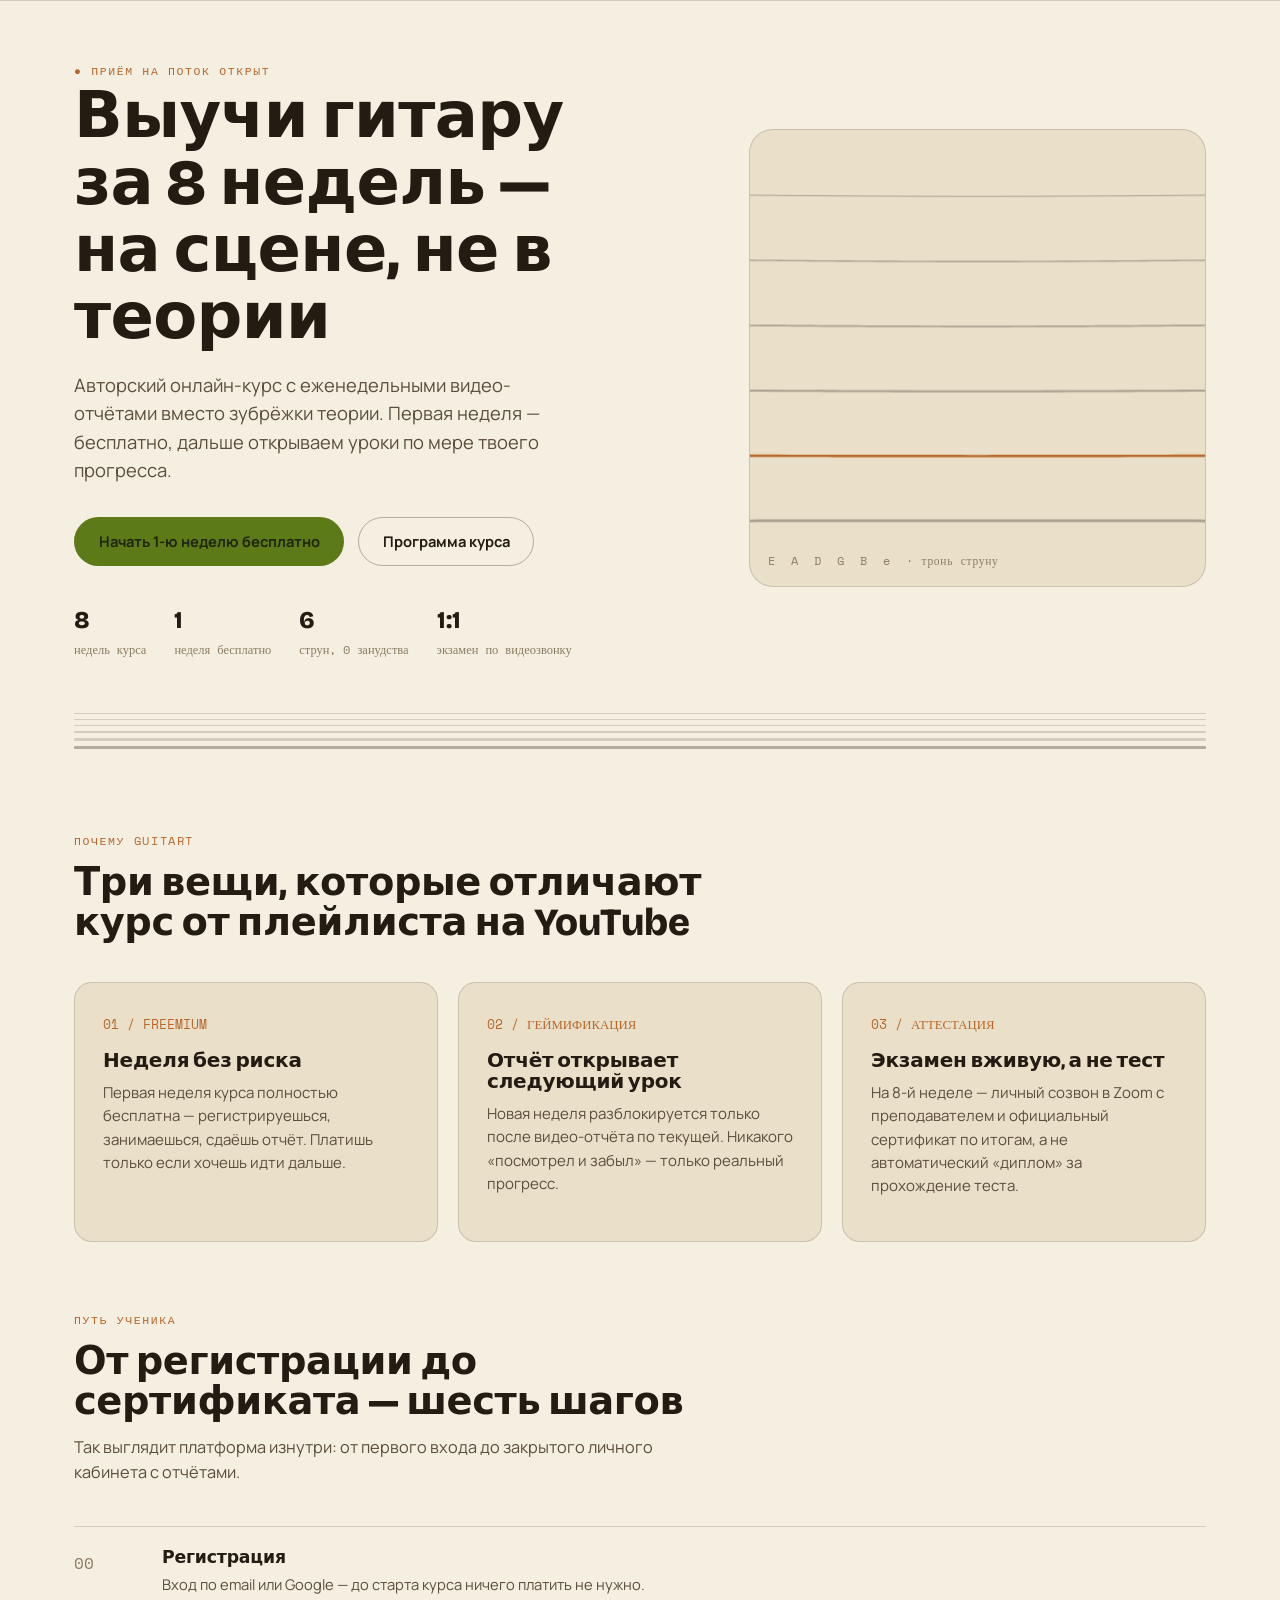
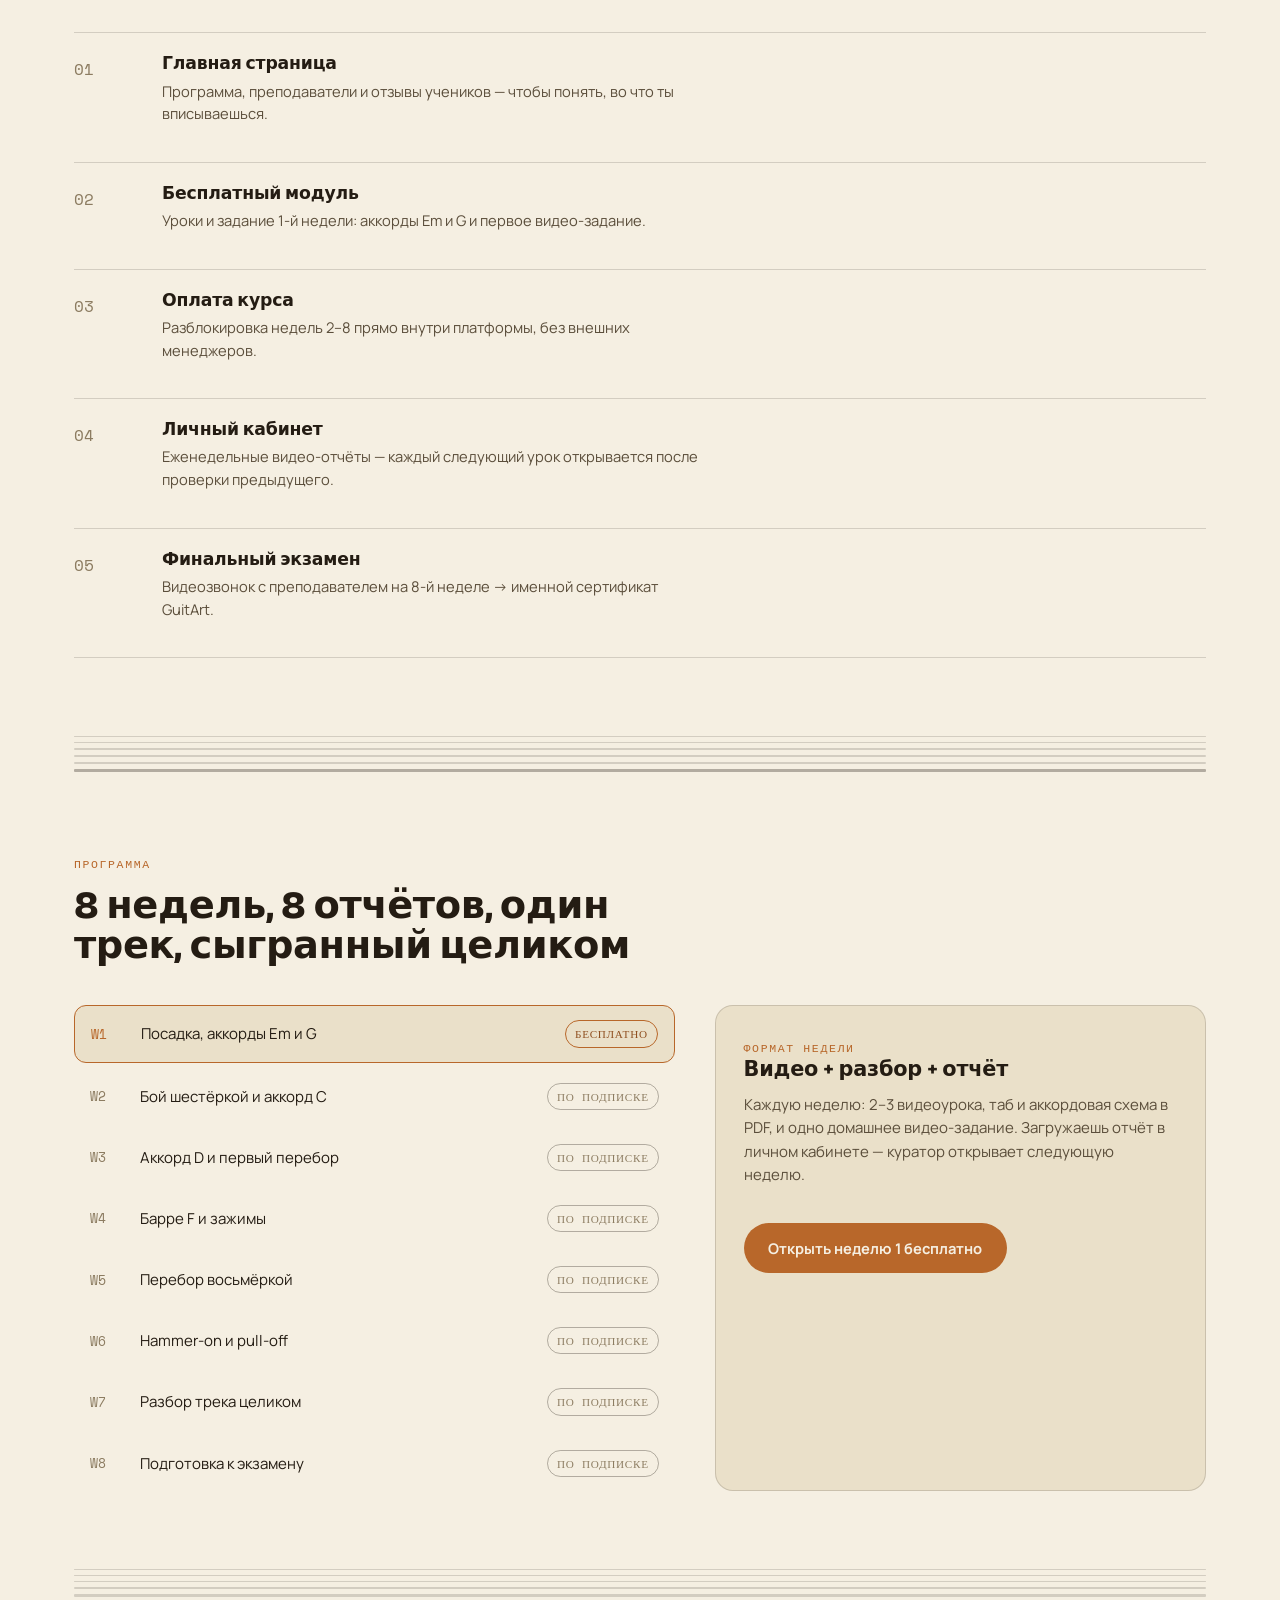
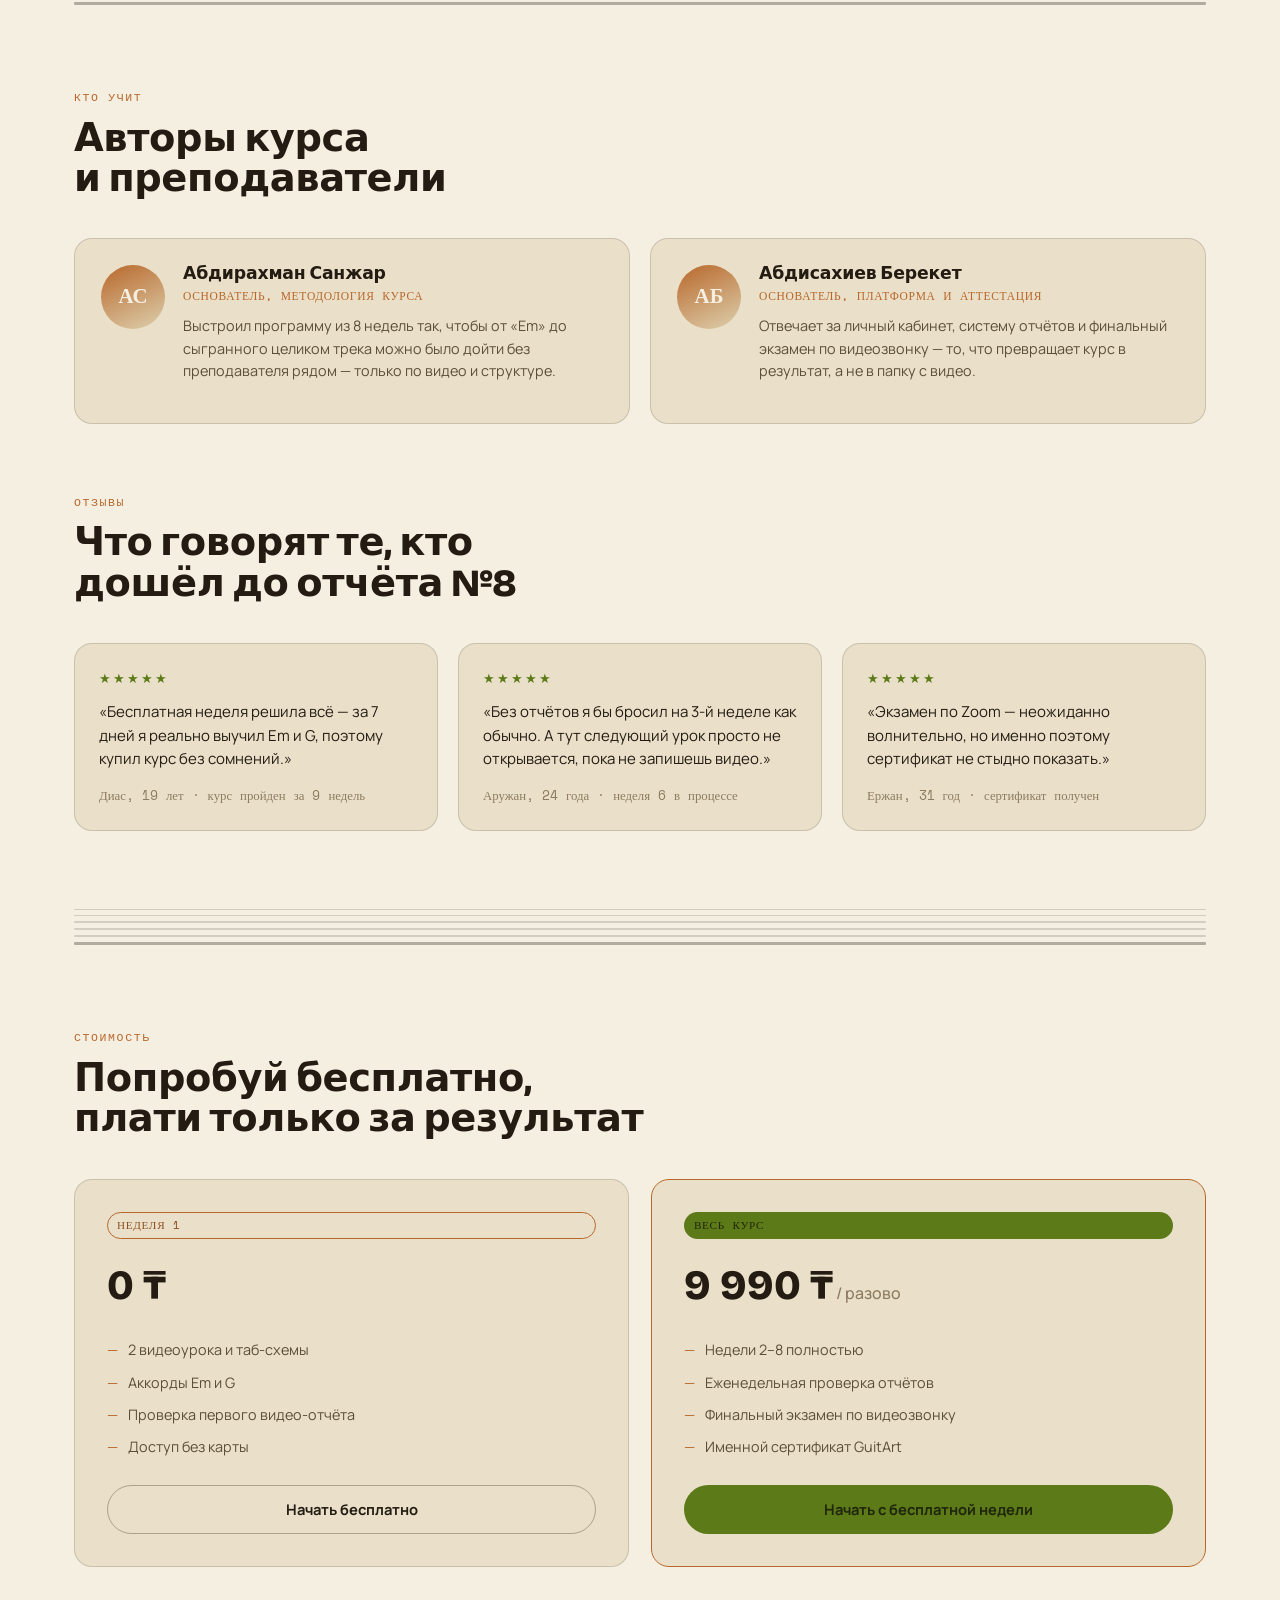
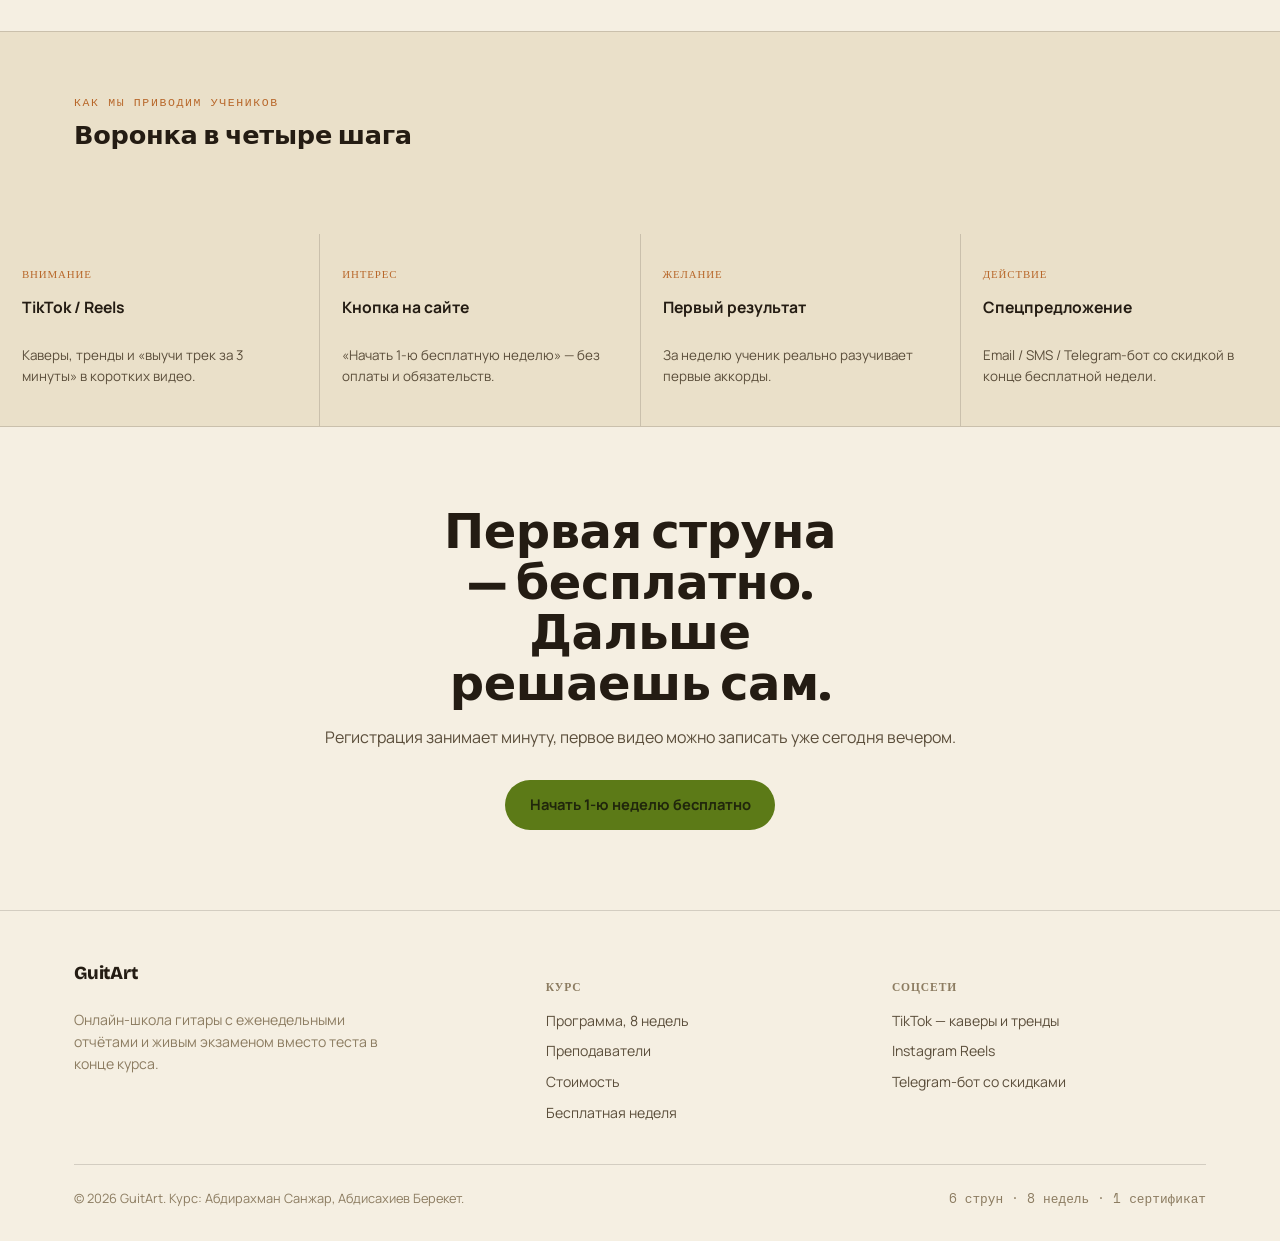
==== site/index.html @ 3f168ba1 "GuitArt: production-ready site with Supabase backend Static frontend (site/) backed by Supabase (Pos" ====
<!doctype html>
<html lang="ru">
<head>
<meta charset="UTF-8">
<meta name="viewport" content="width=device-width, initial-scale=1.0">
<title>GuitArt — онлайн-школа гитары</title>
<link rel="preconnect" href="https://fonts.googleapis.com">
<link rel="preconnect" href="https://fonts.gstatic.com" crossorigin>
<link href="https://fonts.googleapis.com/css2?family=Bricolage+Grotesque:opsz,wght@12..96,400..800&family=Manrope:wght@400;500;700;800&family=Space+Mono:wght@400;700&display=swap" rel="stylesheet">
<link rel="stylesheet" href="style.css">
<style>
  /* ---- page-specific layout: landing ---- */
  .hero{padding:56px 0 40px;display:grid;grid-template-columns:1.15fr .85fr;gap:56px;align-items:center}
  @media (max-width:920px){ .hero{grid-template-columns:1fr;padding-top:32px} }
  .hero h1{font-size:clamp(2.4rem,5vw,4rem)}
  .hero p.lede{font-size:1.15rem;color:var(--ink-dim);max-width:46ch;margin-top:20px}
  .hero-cta{display:flex;gap:14px;margin-top:32px;flex-wrap:wrap}
  .hero-meta{display:flex;gap:28px;margin-top:36px;flex-wrap:wrap}
  .hero-meta div{font-family:'Space Mono';font-size:.78rem;color:var(--ink-faint)}
  .hero-meta b{display:block;font-family:'Bricolage Grotesque';font-size:1.5rem;color:var(--ink);font-weight:800}
  .hero-visual{position:relative;aspect-ratio:1/1;border-radius:24px;background:var(--stage-2);border:1px solid var(--line);overflow:hidden}
  .hero-visual canvas{width:100%;height:100%;display:block}
  .hero-visual .hv-label{position:absolute;left:18px;bottom:16px;font-family:'Space Mono';font-size:.72rem;color:var(--ink-faint);letter-spacing:.06em}

  section{padding:64px 0}
  .section-head{max-width:640px;margin-bottom:40px}
  .section-head h2{font-size:clamp(1.7rem,3.2vw,2.4rem);margin-top:10px}
  .section-head p{color:var(--ink-dim);margin-top:14px;font-size:1.02rem}

  .uvp-grid{display:grid;grid-template-columns:repeat(3,1fr);gap:20px}
  @media (max-width:860px){ .uvp-grid{grid-template-columns:1fr} }
  .uvp-card{padding:28px}
  .uvp-card .num{font-family:'Space Mono';color:var(--copper);font-size:.8rem}
  .uvp-card h3{font-size:1.25rem;margin-top:14px}
  .uvp-card p{color:var(--ink-dim);margin-top:10px;font-size:.94rem}

  .journey{display:flex;flex-direction:column}
  .j-step{display:grid;grid-template-columns:64px 1fr;gap:24px;padding:22px 0;border-top:1px solid var(--line)}
  .j-step:last-child{border-bottom:1px solid var(--line)}
  .j-step .jn{font-family:'Space Mono';font-size:1rem;color:var(--ink-faint);padding-top:2px}
  .j-step h4{font-size:1.08rem}
  .j-step p{color:var(--ink-dim);margin-top:6px;font-size:.92rem;max-width:60ch}

  .curric-wrap{display:grid;grid-template-columns:1.1fr .9fr;gap:40px}
  @media (max-width:920px){ .curric-wrap{grid-template-columns:1fr} }
  .week-row{display:flex;align-items:center;gap:16px;padding:14px 16px;border-radius:12px}
  .week-row + .week-row{margin-top:6px}
  .week-row .wk-n{font-family:'Space Mono';font-size:.82rem;color:var(--ink-faint);width:34px}
  .week-row .wk-title{font-size:.94rem;flex:1}
  .week-row.is-free{background:var(--stage-2);border:1px solid var(--copper)}
  .week-row.is-free .wk-n{color:var(--copper)}
  .curric-side{padding:28px}
  .curric-side h3{font-size:1.3rem}
  .curric-side p{color:var(--ink-dim);margin-top:12px;font-size:.94rem}

  .teachers-scroll{display:grid;grid-template-columns:repeat(2,1fr);gap:20px}
  @media (max-width:720px){ .teachers-scroll{grid-template-columns:1fr} }
  .teacher-card{padding:26px;display:flex;gap:18px}
  .t-avatar{width:64px;height:64px;border-radius:50%;flex:none;background:linear-gradient(155deg,var(--copper),var(--stage-3));display:flex;align-items:center;justify-content:center;font-family:'Bricolage Grotesque';font-weight:800;color:var(--stage);font-size:1.3rem}
  .teacher-card h4{font-size:1.08rem}
  .teacher-card .role{font-family:'Space Mono';font-size:.72rem;color:var(--copper);text-transform:uppercase;letter-spacing:.06em;margin-top:4px;display:block}
  .teacher-card p{color:var(--ink-dim);font-size:.9rem;margin-top:10px}

  .reviews-grid{display:grid;grid-template-columns:repeat(3,1fr);gap:20px}
  @media (max-width:920px){ .reviews-grid{grid-template-columns:1fr} }
  .review-card{padding:24px}
  .review-card .stars{font-family:'Space Mono';color:var(--pedal);font-size:.82rem;letter-spacing:.15em}
  .review-card p{font-size:.94rem;color:var(--ink);margin-top:12px}
  .review-card .who{margin-top:16px;font-size:.8rem;color:var(--ink-faint);font-family:'Space Mono'}

  .pricing-grid{display:grid;grid-template-columns:repeat(2,1fr);gap:22px}
  @media (max-width:760px){ .pricing-grid{grid-template-columns:1fr} }
  .price-card{padding:32px;display:flex;flex-direction:column}
  .price-card.is-main{border-color:var(--copper);position:relative}
  .price-card .amount{font-family:'Bricolage Grotesque';font-weight:800;font-size:2.6rem;margin-top:14px}
  .price-card .amount span{font-size:1rem;color:var(--ink-faint);font-weight:500;font-family:'Manrope'}
  .price-card ul{list-style:none;padding:0;margin:22px 0 26px;display:flex;flex-direction:column;gap:10px}
  .price-card li{font-size:.9rem;color:var(--ink-dim);display:flex;gap:10px}
  .price-card li:before{content:"—";color:var(--copper)}
  .price-card .btn{margin-top:auto}

  .funnel-band{background:var(--stage-2);border-top:1px solid var(--line);border-bottom:1px solid var(--line)}
  .funnel-grid{display:grid;grid-template-columns:repeat(4,1fr);gap:1px;background:var(--line)}
  .funnel-cell{background:var(--stage-2);padding:26px 22px}
  @media (max-width:860px){ .funnel-grid{grid-template-columns:1fr 1fr} }
  .funnel-cell .fn-tag{font-family:'Space Mono';font-size:.68rem;color:var(--copper);text-transform:uppercase;letter-spacing:.08em}
  .funnel-cell h5{font-size:.98rem;margin-top:10px}
  .funnel-cell p{font-size:.84rem;color:var(--ink-dim);margin-top:8px}

  .final-cta{padding:80px 0;text-align:center}
  .final-cta h2{font-size:clamp(2rem,4vw,3rem);max-width:16ch;margin:0 auto}
  .final-cta p{color:var(--ink-dim);margin-top:16px}
  .final-cta .hero-cta{justify-content:center;margin-top:30px}

  .footer-grid{display:grid;grid-template-columns:1.4fr 1fr 1fr;gap:32px}
  @media (max-width:700px){ .footer-grid{grid-template-columns:1fr;gap:24px} }
  .footer-grid h5{font-family:'Space Mono';font-size:.72rem;text-transform:uppercase;letter-spacing:.08em;color:var(--ink-faint);margin-bottom:14px}
  .footer-grid .flinks{display:flex;flex-direction:column;gap:9px;font-size:.88rem}
  .foot-bottom{display:flex;justify-content:space-between;flex-wrap:wrap;gap:12px;margin-top:40px;padding-top:24px;border-top:1px solid var(--line);font-size:.8rem;color:var(--ink-faint)}
</style>
</head>
<body>

<header id="site-nav" class="site-nav"></header>

<main>
  <div class="wrap">
    <section class="hero">
      <div>
        <span class="eyebrow">● Приём на поток открыт</span>
        <h1>Выучи гитару<br>за 8 недель —<br>на сцене, не в теории</h1>
        <p class="lede">Авторский онлайн-курс с еженедельными видео-отчётами вместо зубрёжки теории. Первая неделя — бесплатно, дальше открываем уроки по мере твоего прогресса.</p>
        <div class="hero-cta">
          <a href="auth.html?mode=register" class="btn btn-pedal">Начать 1-ю неделю бесплатно</a>
          <a href="#course" class="btn btn-ghost">Программа курса</a>
        </div>
        <div class="hero-meta">
          <div><b>8</b>недель курса</div>
          <div><b>1</b>неделя бесплатно</div>
          <div><b>6</b>струн, 0 занудства</div>
          <div><b>1:1</b>экзамен по видеозвонку</div>
        </div>
      </div>
      <div class="hero-visual">
        <canvas id="string-canvas"></canvas>
        <span class="hv-label mono">E&nbsp;&nbsp;A&nbsp;&nbsp;D&nbsp;&nbsp;G&nbsp;&nbsp;B&nbsp;&nbsp;e &nbsp;· тронь струну</span>
      </div>
    </section>
  </div>

  <div class="wrap"><div class="strings"><span></span><span></span><span></span><span></span><span></span><span></span></div></div>

  <section>
    <div class="wrap">
      <div class="section-head">
        <span class="eyebrow">Почему GuitArt</span>
        <h2>Три вещи, которые отличают курс от плейлиста на YouTube</h2>
      </div>
      <div class="uvp-grid">
        <div class="card uvp-card">
          <span class="num mono">01 / FREEMIUM</span>
          <h3>Неделя без риска</h3>
          <p>Первая неделя курса полностью бесплатна — регистрируешься, занимаешься, сдаёшь отчёт. Платишь только если хочешь идти дальше.</p>
        </div>
        <div class="card uvp-card">
          <span class="num mono">02 / ГЕЙМИФИКАЦИЯ</span>
          <h3>Отчёт открывает следующий урок</h3>
          <p>Новая неделя разблокируется только после видео-отчёта по текущей. Никакого «посмотрел и забыл» — только реальный прогресс.</p>
        </div>
        <div class="card uvp-card">
          <span class="num mono">03 / АТТЕСТАЦИЯ</span>
          <h3>Экзамен вживую, а не тест</h3>
          <p>На 8-й неделе — личный созвон в Zoom с преподавателем и официальный сертификат по итогам, а не автоматический «диплом» за прохождение теста.</p>
        </div>
      </div>
    </div>
  </section>

  <section style="padding-top:0">
    <div class="wrap">
      <div class="section-head">
        <span class="eyebrow">Путь ученика</span>
        <h2>От регистрации до сертификата — шесть шагов</h2>
        <p>Так выглядит платформа изнутри: от первого входа до закрытого личного кабинета с отчётами.</p>
      </div>
      <div class="journey">
        <div class="j-step">
          <span class="jn">00</span>
          <div><h4>Регистрация</h4><p>Вход по email или Google — до старта курса ничего платить не нужно.</p></div>
        </div>
        <div class="j-step">
          <span class="jn">01</span>
          <div><h4>Главная страница</h4><p>Программа, преподаватели и отзывы учеников — чтобы понять, во что ты вписываешься.</p></div>
        </div>
        <div class="j-step">
          <span class="jn">02</span>
          <div><h4>Бесплатный модуль</h4><p>Уроки и задание 1-й недели: аккорды Em и G и первое видео-задание.</p></div>
        </div>
        <div class="j-step">
          <span class="jn">03</span>
          <div><h4>Оплата курса</h4><p>Разблокировка недель 2–8 прямо внутри платформы, без внешних менеджеров.</p></div>
        </div>
        <div class="j-step">
          <span class="jn">04</span>
          <div><h4>Личный кабинет</h4><p>Еженедельные видео-отчёты — каждый следующий урок открывается после проверки предыдущего.</p></div>
        </div>
        <div class="j-step">
          <span class="jn">05</span>
          <div><h4>Финальный экзамен</h4><p>Видеозвонок с преподавателем на 8-й неделе → именной сертификат GuitArt.</p></div>
        </div>
      </div>
    </div>
  </section>

  <div class="wrap"><div class="strings"><span></span><span></span><span></span><span></span><span></span><span></span></div></div>

  <section id="course">
    <div class="wrap">
      <div class="section-head">
        <span class="eyebrow">Программа</span>
        <h2>8 недель, 8 отчётов, один трек, сыгранный целиком</h2>
      </div>
      <div class="curric-wrap">
        <div>
          <div class="week-row is-free">
            <span class="wk-n mono">W1</span>
            <span class="wk-title">Посадка, аккорды Em и G</span>
            <span class="pill pill-open">бесплатно</span>
          </div>
          <div class="week-row"><span class="wk-n mono">W2</span><span class="wk-title">Бой шестёркой и аккорд C</span><span class="pill pill-locked">по подписке</span></div>
          <div class="week-row"><span class="wk-n mono">W3</span><span class="wk-title">Аккорд D и первый перебор</span><span class="pill pill-locked">по подписке</span></div>
          <div class="week-row"><span class="wk-n mono">W4</span><span class="wk-title">Барре F и зажимы</span><span class="pill pill-locked">по подписке</span></div>
          <div class="week-row"><span class="wk-n mono">W5</span><span class="wk-title">Перебор восьмёркой</span><span class="pill pill-locked">по подписке</span></div>
          <div class="week-row"><span class="wk-n mono">W6</span><span class="wk-title">Hammer-on и pull-off</span><span class="pill pill-locked">по подписке</span></div>
          <div class="week-row"><span class="wk-n mono">W7</span><span class="wk-title">Разбор трека целиком</span><span class="pill pill-locked">по подписке</span></div>
          <div class="week-row"><span class="wk-n mono">W8</span><span class="wk-title">Подготовка к экзамену</span><span class="pill pill-locked">по подписке</span></div>
        </div>
        <div class="card curric-side">
          <span class="eyebrow">Формат недели</span>
          <h3>Видео + разбор + отчёт</h3>
          <p>Каждую неделю: 2–3 видеоурока, таб и аккордовая схема в PDF, и одно домашнее видео-задание. Загружаешь отчёт в личном кабинете — куратор открывает следующую неделю.</p>
          <a href="auth.html?mode=register" class="btn btn-copper" style="margin-top:22px">Открыть неделю 1 бесплатно</a>
        </div>
      </div>
    </div>
  </section>

  <div class="wrap"><div class="strings"><span></span><span></span><span></span><span></span><span></span><span></span></div></div>

  <section id="teachers">
    <div class="wrap">
      <div class="section-head">
        <span class="eyebrow">Кто учит</span>
        <h2>Авторы курса и преподаватели</h2>
      </div>
      <div class="teachers-scroll">
        <div class="card teacher-card">
          <div class="t-avatar">АС</div>
          <div>
            <h4>Абдирахман Санжар</h4>
            <span class="role">Основатель, методология курса</span>
            <p>Выстроил программу из 8 недель так, чтобы от «Em» до сыгранного целиком трека можно было дойти без преподавателя рядом — только по видео и структуре.</p>
          </div>
        </div>
        <div class="card teacher-card">
          <div class="t-avatar">АБ</div>
          <div>
            <h4>Абдисахиев Берекет</h4>
            <span class="role">Основатель, платформа и аттестация</span>
            <p>Отвечает за личный кабинет, систему отчётов и финальный экзамен по видеозвонку — то, что превращает курс в результат, а не в папку с видео.</p>
          </div>
        </div>
      </div>
    </div>
  </section>

  <section id="reviews" style="padding-top:0">
    <div class="wrap">
      <div class="section-head">
        <span class="eyebrow">Отзывы</span>
        <h2>Что говорят те, кто дошёл до отчёта №8</h2>
      </div>
      <div class="reviews-grid">
        <div class="card review-card">
          <div class="stars">★★★★★</div>
          <p>«Бесплатная неделя решила всё — за 7 дней я реально выучил Em и G, поэтому купил курс без сомнений.»</p>
          <div class="who">Диас, 19 лет · курс пройден за 9 недель</div>
        </div>
        <div class="card review-card">
          <div class="stars">★★★★★</div>
          <p>«Без отчётов я бы бросил на 3-й неделе как обычно. А тут следующий урок просто не открывается, пока не запишешь видео.»</p>
          <div class="who">Аружан, 24 года · неделя 6 в процессе</div>
        </div>
        <div class="card review-card">
          <div class="stars">★★★★★</div>
          <p>«Экзамен по Zoom — неожиданно волнительно, но именно поэтому сертификат не стыдно показать.»</p>
          <div class="who">Ержан, 31 год · сертификат получен</div>
        </div>
      </div>
    </div>
  </section>

  <div class="wrap"><div class="strings"><span></span><span></span><span></span><span></span><span></span><span></span></div></div>

  <section id="pricing">
    <div class="wrap">
      <div class="section-head">
        <span class="eyebrow">Стоимость</span>
        <h2>Попробуй бесплатно, плати только за результат</h2>
      </div>
      <div class="pricing-grid">
        <div class="card price-card">
          <span class="pill pill-open">Неделя 1</span>
          <div class="amount">0 ₸</div>
          <ul>
            <li>2 видеоурока и таб-схемы</li>
            <li>Аккорды Em и G</li>
            <li>Проверка первого видео-отчёта</li>
            <li>Доступ без карты</li>
          </ul>
          <a href="auth.html?mode=register" class="btn btn-ghost">Начать бесплатно</a>
        </div>
        <div class="card price-card is-main">
          <span class="pill pill-done">Весь курс</span>
          <div class="amount">9&nbsp;990&nbsp;₸<span> / разово</span></div>
          <ul>
            <li>Недели 2–8 полностью</li>
            <li>Еженедельная проверка отчётов</li>
            <li>Финальный экзамен по видеозвонку</li>
            <li>Именной сертификат GuitArt</li>
          </ul>
          <a href="auth.html?mode=register" class="btn btn-pedal">Начать с бесплатной недели</a>
        </div>
      </div>
    </div>
  </section>

  <section class="funnel-band" style="padding:0">
    <div class="wrap" style="padding-top:56px;padding-bottom:56px">
      <div class="section-head" style="margin-bottom:28px">
        <span class="eyebrow">Как мы приводим учеников</span>
        <h2 style="font-size:1.6rem">Воронка в четыре шага</h2>
      </div>
    </div>
    <div class="funnel-grid">
      <div class="funnel-cell"><span class="fn-tag">Внимание</span><h5>TikTok / Reels</h5><p>Каверы, тренды и «выучи трек за 3 минуты» в коротких видео.</p></div>
      <div class="funnel-cell"><span class="fn-tag">Интерес</span><h5>Кнопка на сайте</h5><p>«Начать 1-ю бесплатную неделю» — без оплаты и обязательств.</p></div>
      <div class="funnel-cell"><span class="fn-tag">Желание</span><h5>Первый результат</h5><p>За неделю ученик реально разучивает первые аккорды.</p></div>
      <div class="funnel-cell"><span class="fn-tag">Действие</span><h5>Спецпредложение</h5><p>Email / SMS / Telegram-бот со скидкой в конце бесплатной недели.</p></div>
    </div>
  </section>

  <section class="final-cta">
    <div class="wrap">
      <h2>Первая струна — бесплатно. Дальше решаешь сам.</h2>
      <p>Регистрация занимает минуту, первое видео можно записать уже сегодня вечером.</p>
      <div class="hero-cta"><a href="auth.html?mode=register" class="btn btn-pedal">Начать 1-ю неделю бесплатно</a></div>
    </div>
  </section>
</main>

<footer class="site-footer">
  <div class="wrap">
    <div class="footer-grid">
      <div>
        <a class="logo" href="index.html" style="margin-bottom:12px;display:inline-flex">GuitArt</a>
        <p class="faint" style="max-width:34ch;margin-top:10px">Онлайн-школа гитары с еженедельными отчётами и живым экзаменом вместо теста в конце курса.</p>
      </div>
      <div>
        <h5>Курс</h5>
        <div class="flinks">
          <a href="index.html#course">Программа, 8 недель</a>
          <a href="index.html#teachers">Преподаватели</a>
          <a href="index.html#pricing">Стоимость</a>
          <a href="auth.html?mode=register">Бесплатная неделя</a>
        </div>
      </div>
      <div>
        <h5>Соцсети</h5>
        <div class="flinks">
          <a href="#">TikTok — каверы и тренды</a>
          <a href="#">Instagram Reels</a>
          <a href="#">Telegram-бот со скидками</a>
        </div>
      </div>
    </div>
    <div class="foot-bottom">
      <span>© 2026 GuitArt. Курс: Абдирахман Санжар, Абдисахиев Берекет.</span>
      <span class="mono">6 струн · 8 недель · 1 сертификат</span>
    </div>
  </div>
</footer>

<script type="module" src="app.js"></script>
<script>
(function(){
  const canvas = document.getElementById('string-canvas');
  if(!canvas) return;
  const ctx = canvas.getContext('2d');
  const reduceMotion = window.matchMedia('(prefers-reduced-motion: reduce)').matches;
  let w, h, dpr;
  function resize(){
    dpr = Math.min(window.devicePixelRatio || 1, 2);
    w = canvas.clientWidth; h = canvas.clientHeight;
    canvas.width = w * dpr; canvas.height = h * dpr;
    ctx.setTransform(dpr,0,0,dpr,0,0);
  }
  resize();
  window.addEventListener('resize', resize);

  const strings = 6;
  const amps = new Array(strings).fill(0);
  const phase = Math.random() * 10;
  let t = 0;

  function pluck(){
    for(let i=0;i<strings;i++) amps[i] = 22 - i*1.2;
  }

  function draw(){
    ctx.clearRect(0,0,w,h);
    const style = getComputedStyle(document.documentElement);
    const lineColor = style.getPropertyValue('--line-strong').trim() || 'rgba(200,180,150,.3)';
    const copper = style.getPropertyValue('--copper').trim() || '#D98A3D';
    const gap = h / (strings + 1);
    for(let i=0;i<strings;i++){
      const y0 = gap * (i+1);
      ctx.beginPath();
      const segs = 60;
      for(let s=0;s<=segs;s++){
        const x = (w/segs)*s;
        const decay = Math.exp(-t*1.6) ;
        const y = y0 + Math.sin((x/w)*Math.PI) * amps[i] * decay * Math.sin(t*7 - i*0.4 + phase);
        if(s===0) ctx.moveTo(x,y); else ctx.lineTo(x,y);
      }
      ctx.strokeStyle = i === 4 ? copper : lineColor;
      ctx.lineWidth = 1 + i*0.35;
      ctx.stroke();
    }
    t += 0.016;
    if(t > 6) t = 0.001;
  }

  function loop(){ draw(); requestAnimationFrame(loop); }

  if(reduceMotion){
    amps.fill(4);
    draw();
  } else {
    pluck();
    loop();
    canvas.addEventListener('mouseenter', () => { t = 0.001; pluck(); });
  }
})();
</script>
</body>
</html>
---- site/style.css ----
/* GuitArt — shared tokens & components */

:root{
  /* light theme = "в студии днём" (spruce top wood) */
  --stage:#F5EFE2;
  --stage-2:#EAE0C9;
  --stage-3:#DDD0AE;
  --ink:#241C13;
  --ink-dim:#5B4E3B;
  --ink-faint:#8C7C61;
  --copper:#B8672A;
  --copper-strong:#8F4E1F;
  --pedal:#5C7A17;      /* darkened lime for AA contrast on light */
  --pedal-ink:#20260C;
  --line:rgba(36,28,19,.16);
  --line-strong:rgba(36,28,19,.32);
  --shadow:0 1px 0 rgba(36,28,19,.06);
  --focus:#8F4E1F;
}

@media (prefers-color-scheme: dark){
  :root:not([data-theme="light"]){
    /* dark theme = "на сцене ночью" */
    --stage:#15100C;
    --stage-2:#221A14;
    --stage-3:#2E241B;
    --ink:#F3ECDF;
    --ink-dim:#C6B79E;
    --ink-faint:#8C7C61;
    --copper:#E2922E;
    --copper-strong:#F0AC55;
    --pedal:#C6FF4D;
    --pedal-ink:#151F04;
    --line:rgba(243,236,223,.14);
    --line-strong:rgba(243,236,223,.28);
    --shadow:0 1px 0 rgba(0,0,0,.4);
    --focus:#C6FF4D;
  }
}
:root[data-theme="dark"]{
  --stage:#15100C;
  --stage-2:#221A14;
  --stage-3:#2E241B;
  --ink:#F3ECDF;
  --ink-dim:#C6B79E;
  --ink-faint:#8C7C61;
  --copper:#E2922E;
  --copper-strong:#F0AC55;
  --pedal:#C6FF4D;
  --pedal-ink:#151F04;
  --line:rgba(243,236,223,.14);
  --line-strong:rgba(243,236,223,.28);
  --shadow:0 1px 0 rgba(0,0,0,.4);
  --focus:#C6FF4D;
}

*{box-sizing:border-box}
html{-webkit-text-size-adjust:100%}
body{
  margin:0;
  background:var(--stage);
  color:var(--ink);
  font-family:'Manrope',ui-sans-serif,system-ui,sans-serif;
  font-size:16px;
  line-height:1.55;
  -webkit-font-smoothing:antialiased;
}
img{max-width:100%;display:block}
a{color:inherit}
::selection{background:var(--pedal);color:var(--pedal-ink)}

h1,h2,h3,h4{
  font-family:'Bricolage Grotesque',ui-sans-serif,system-ui,sans-serif;
  font-weight:800;
  line-height:1.05;
  letter-spacing:-.01em;
  text-wrap:balance;
  margin:0;
}
.mono{font-family:'Space Mono',ui-monospace,SFMono-Regular,monospace}

.eyebrow{
  font-family:'Space Mono',monospace;
  font-size:.72rem;
  letter-spacing:.14em;
  text-transform:uppercase;
  color:var(--copper);
  display:inline-flex;
  align-items:center;
  gap:.5em;
}

a:focus-visible,button:focus-visible,input:focus-visible,textarea:focus-visible,select:focus-visible{
  outline:2px solid var(--focus);
  outline-offset:3px;
}

.wrap{
  max-width:1180px;
  margin:0 auto;
  padding-left:24px;
  padding-right:24px;
}
@media (max-width:640px){ .wrap{padding-left:18px;padding-right:18px} }

/* ---------- string divider: 6 guitar strings of varying gauge ---------- */
.strings{
  display:flex;
  flex-direction:column;
  gap:5px;
  padding:14px 0;
}
.strings span{
  display:block;
  height:1px;
  background:var(--line);
  border-radius:1px;
}
.strings span:nth-child(1){height:1px}
.strings span:nth-child(2){height:1px}
.strings span:nth-child(3){height:1.5px}
.strings span:nth-child(4){height:2px}
.strings span:nth-child(5){height:2.5px}
.strings span:nth-child(6){height:3px;background:var(--line-strong)}

/* ---------- nav ---------- */
.site-nav{
  position:sticky;
  top:0;
  z-index:40;
  background:color-mix(in srgb, var(--stage) 88%, transparent);
  backdrop-filter:blur(10px);
  border-bottom:1px solid var(--line);
}
.site-nav .row{
  display:flex;
  align-items:center;
  justify-content:space-between;
  height:72px;
  gap:20px;
}
.logo{
  display:flex;
  align-items:center;
  gap:10px;
  font-family:'Bricolage Grotesque';
  font-weight:800;
  font-size:1.15rem;
  letter-spacing:-.01em;
  text-decoration:none;
  color:var(--ink);
  white-space:nowrap;
}
.logo .pick{
  width:22px;height:22px;
  display:inline-block;
}
.nav-links{
  display:flex;
  align-items:center;
  gap:28px;
  font-size:.92rem;
  color:var(--ink-dim);
}
.nav-links a{text-decoration:none}
.nav-links a:hover{color:var(--ink)}
.nav-actions{display:flex;align-items:center;gap:12px}
.nav-user{
  font-family:'Space Mono';
  font-size:.78rem;
  color:var(--ink-dim);
  display:flex;
  align-items:center;
  gap:8px;
}
.nav-burger{display:none}
@media (max-width:860px){
  .nav-links{display:none}
  .nav-burger{display:inline-flex}
}

/* ---------- buttons ---------- */
.btn{
  appearance:none;
  border:1px solid transparent;
  border-radius:999px;
  padding:.85em 1.6em;
  font-family:'Manrope';
  font-weight:700;
  font-size:.92rem;
  cursor:pointer;
  text-decoration:none;
  display:inline-flex;
  align-items:center;
  justify-content:center;
  gap:.55em;
  transition:transform .15s ease, background .15s ease, border-color .15s ease, box-shadow .15s ease;
  white-space:nowrap;
}
.btn:active{transform:scale(.97)}
.btn-pedal{
  background:var(--pedal);
  color:var(--pedal-ink);
}
.btn-pedal:hover{box-shadow:0 0 0 4px color-mix(in srgb, var(--pedal) 30%, transparent)}
.btn-ghost{
  background:transparent;
  border-color:var(--line-strong);
  color:var(--ink);
}
.btn-ghost:hover{border-color:var(--copper);color:var(--copper)}
.btn-copper{
  background:var(--copper);
  color:var(--stage);
}
.btn-copper:hover{background:var(--copper-strong)}
.btn-block{width:100%}
.btn[disabled]{opacity:.4;cursor:not-allowed;pointer-events:none}
.btn-sm{padding:.6em 1.1em;font-size:.82rem}

/* ---------- surfaces ---------- */
.card{
  background:var(--stage-2);
  border:1px solid var(--line);
  border-radius:18px;
}
.pill{
  display:inline-flex;
  align-items:center;
  gap:.4em;
  font-family:'Space Mono';
  font-size:.7rem;
  letter-spacing:.06em;
  text-transform:uppercase;
  padding:.35em .8em;
  border-radius:999px;
  border:1px solid var(--line-strong);
  color:var(--ink-dim);
}
.pill-done{color:var(--pedal-ink);background:var(--pedal);border-color:transparent}
.pill-open{color:var(--copper-strong);border-color:var(--copper);}
.pill-locked{color:var(--ink-faint)}

/* ---------- forms ---------- */
label{
  display:block;
  font-size:.82rem;
  font-weight:700;
  margin-bottom:.5em;
  color:var(--ink-dim);
}
.field{margin-bottom:18px}
input[type="text"],input[type="email"],input[type="password"],input[type="tel"],input[type="url"],input[type="date"],input[type="time"],textarea,select{
  width:100%;
  background:var(--stage);
  border:1px solid var(--line-strong);
  border-radius:12px;
  padding:.9em 1em;
  font-family:'Manrope';
  font-size:.95rem;
  color:var(--ink);
}
textarea{resize:vertical;min-height:100px}
input::placeholder,textarea::placeholder{color:var(--ink-faint)}
.hint{font-size:.78rem;color:var(--ink-faint);margin-top:.4em}
.error-text{font-size:.82rem;color:#C0432B;margin-top:6px;display:none}
.error-text.show{display:block}

/* ---------- footer ---------- */
.site-footer{
  border-top:1px solid var(--line);
  padding:48px 0 32px;
  color:var(--ink-dim);
  font-size:.88rem;
}
.site-footer a{text-decoration:none}
.site-footer a:hover{color:var(--copper)}

/* ---------- misc ---------- */
.container-narrow{max-width:560px;margin:0 auto}
.stack{display:flex;flex-direction:column}
.center{text-align:center}
.muted{color:var(--ink-dim)}
.faint{color:var(--ink-faint)}
.accent{color:var(--copper)}
.tag-week{
  font-family:'Space Mono';
  font-size:.72rem;
  color:var(--ink-faint);
}
[hidden]{display:none!important}

@media (prefers-reduced-motion: reduce){
  *{animation-duration:.001ms !important;animation-iteration-count:1 !important;transition-duration:.001ms !important;scroll-behavior:auto !important}
}
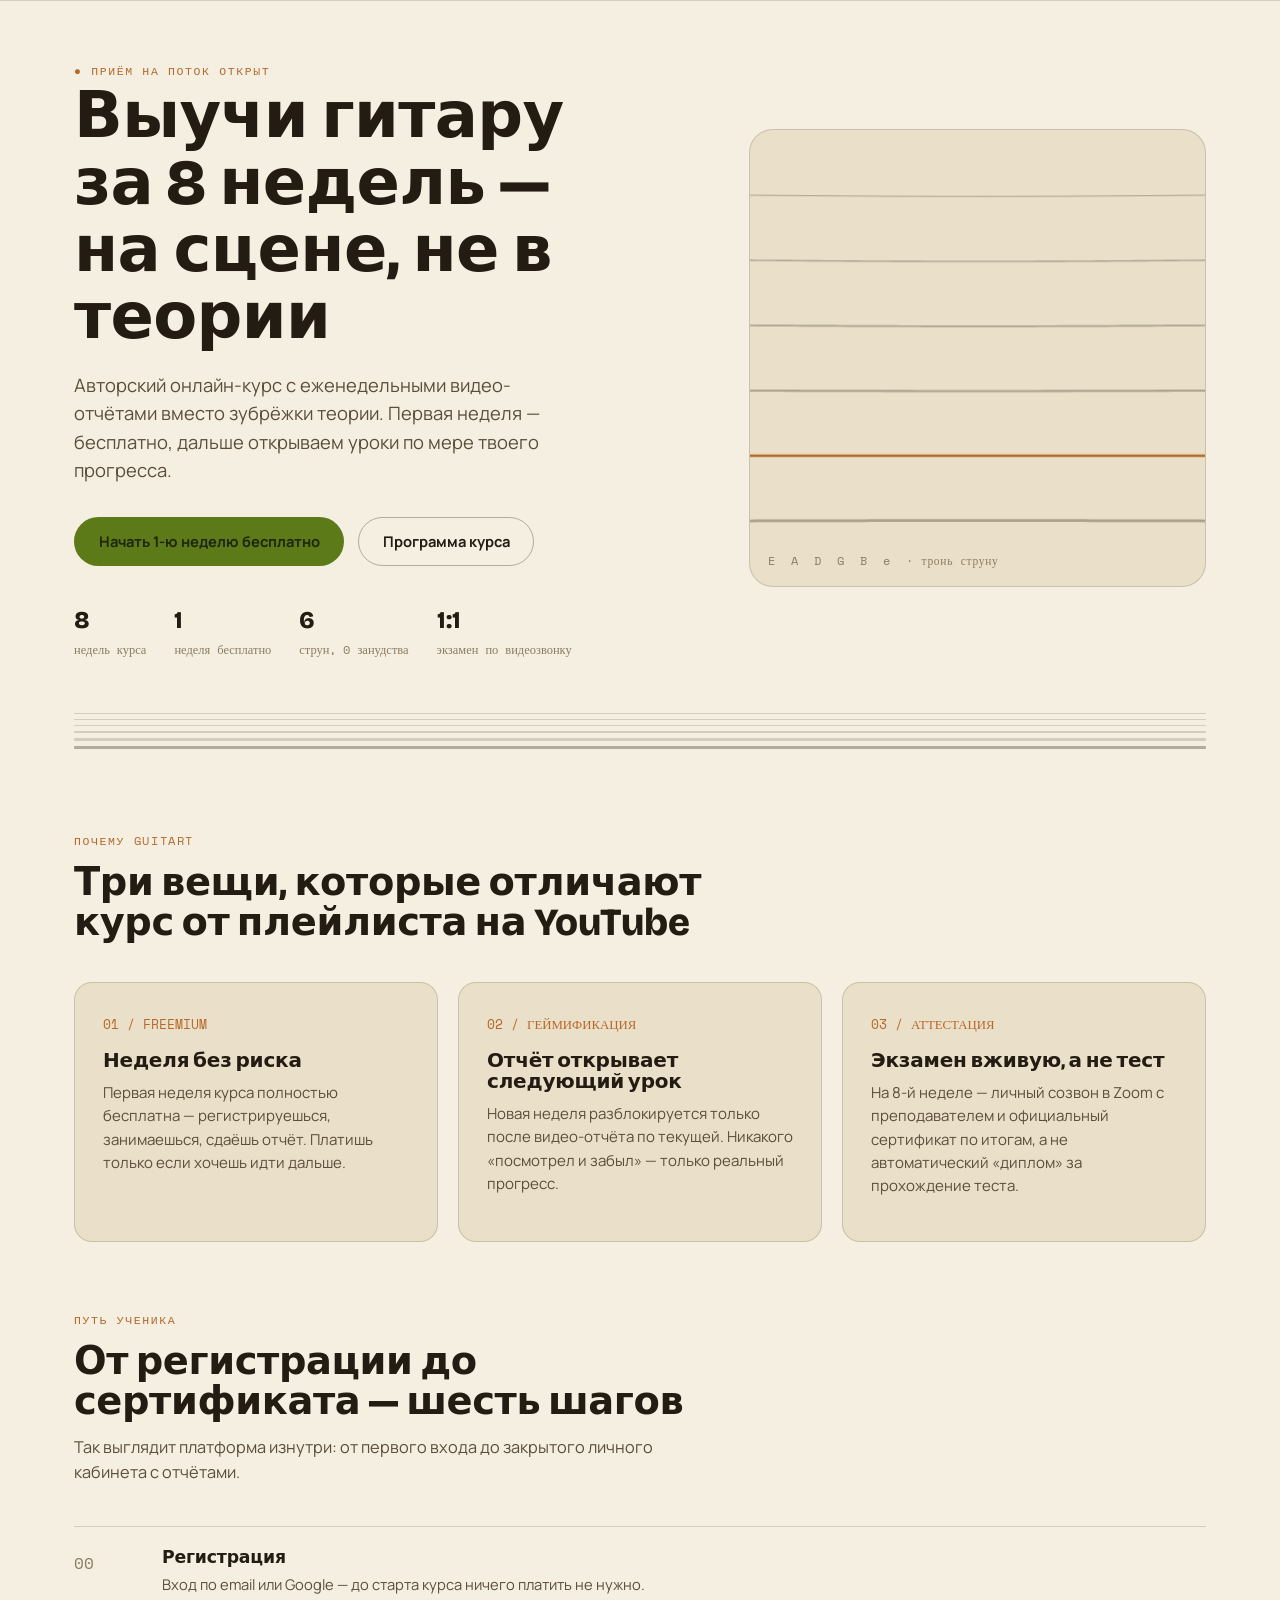
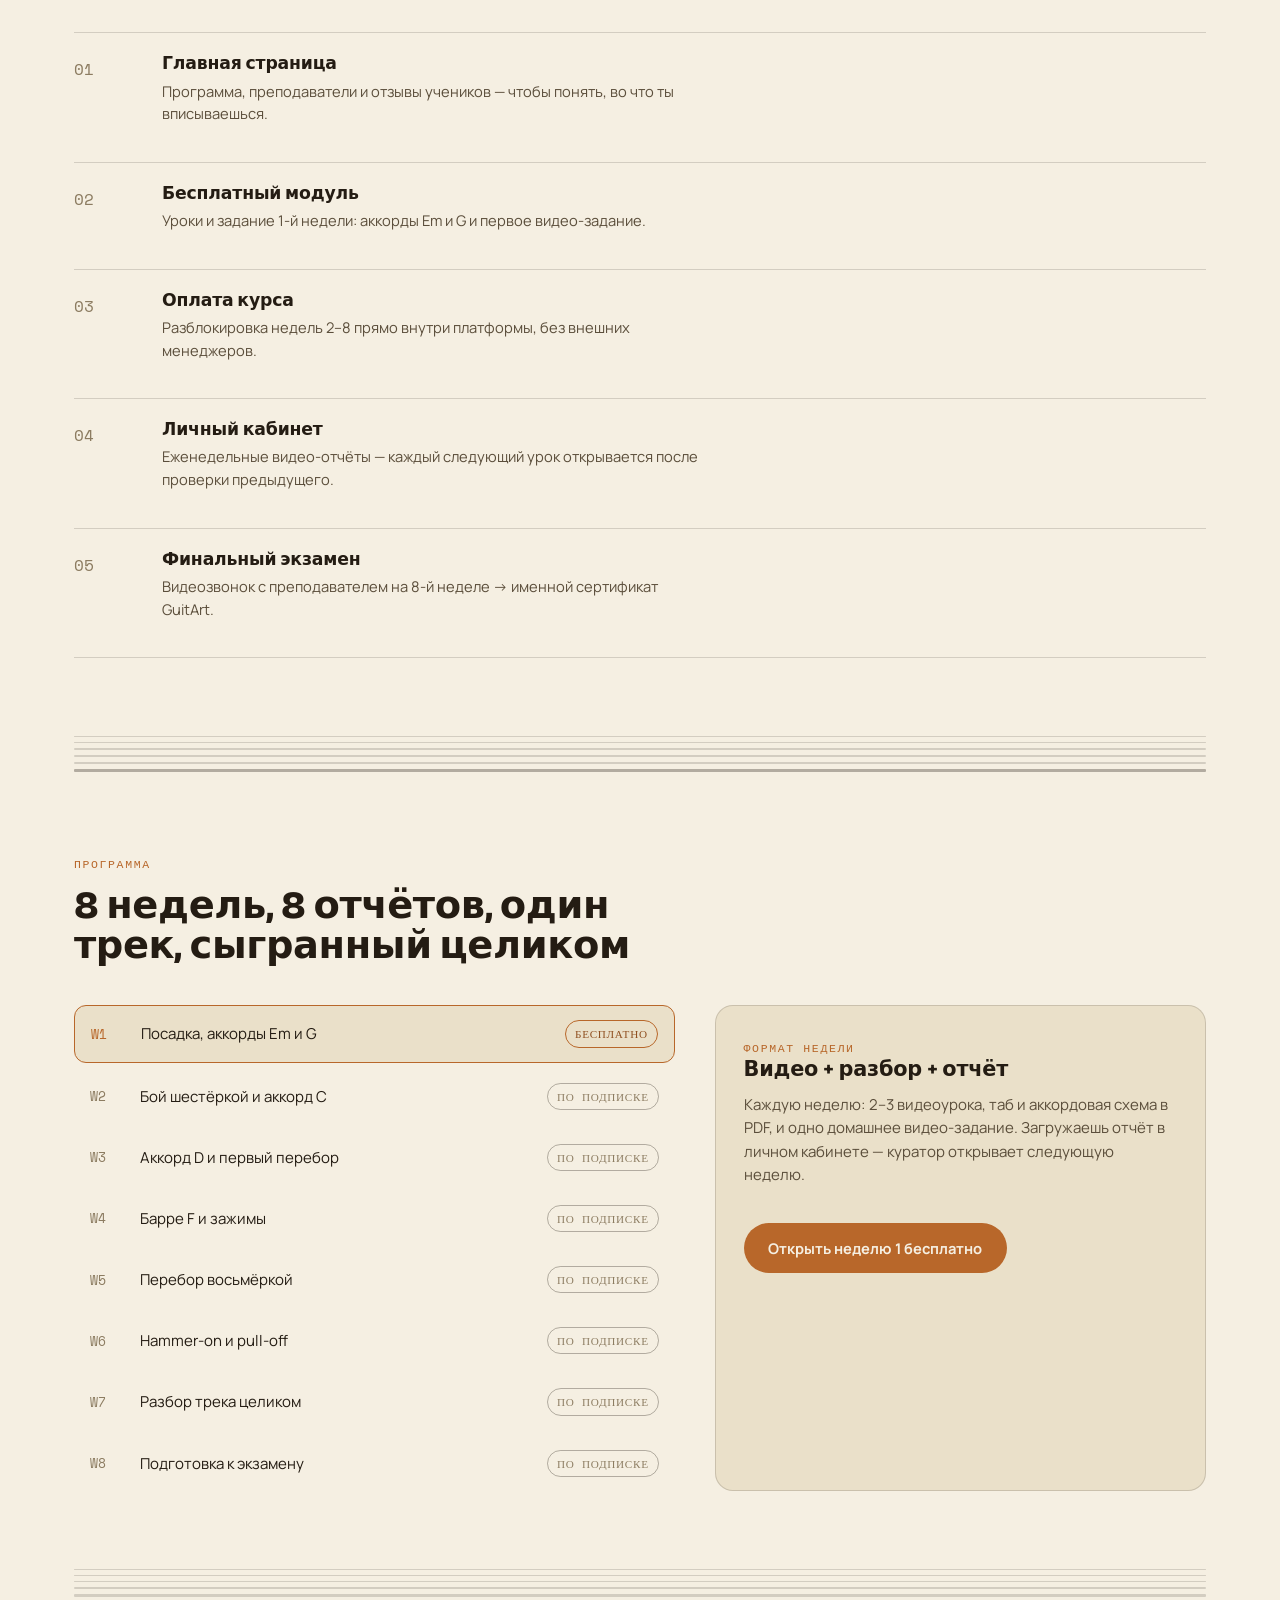
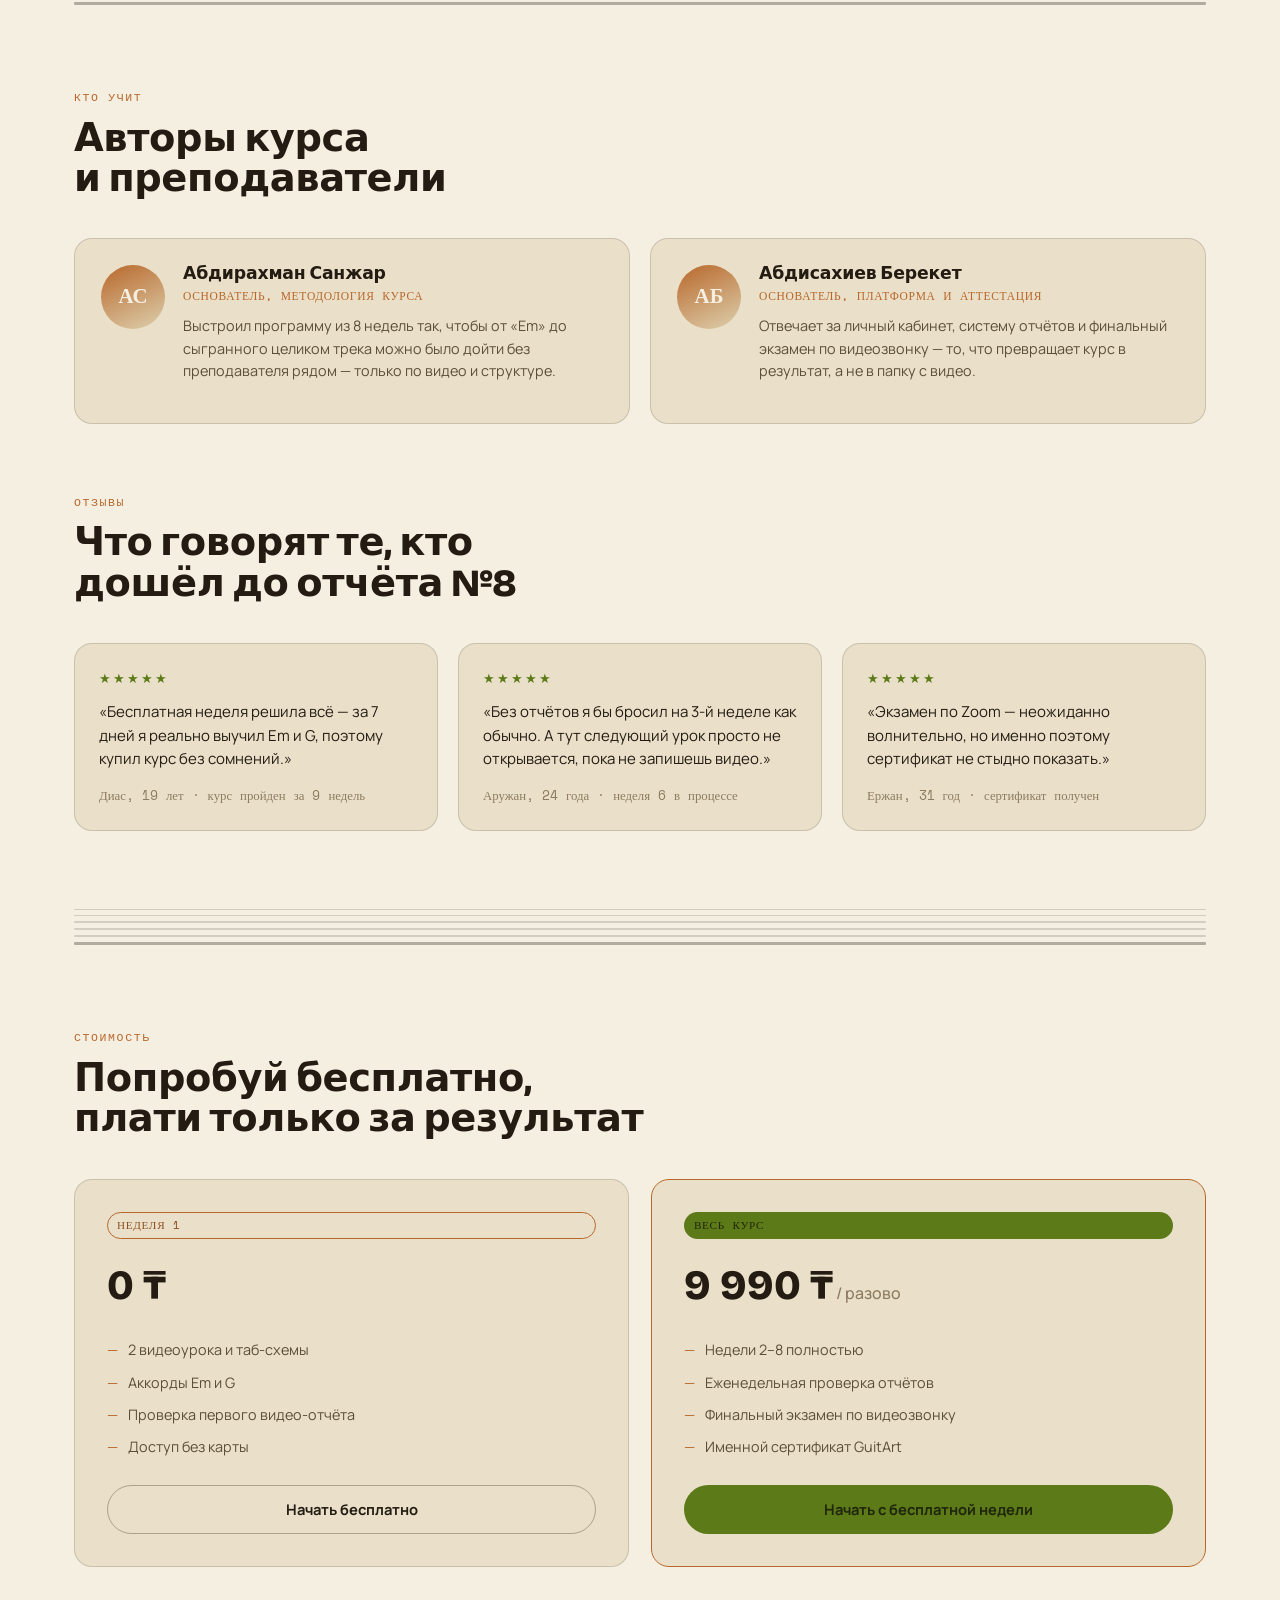
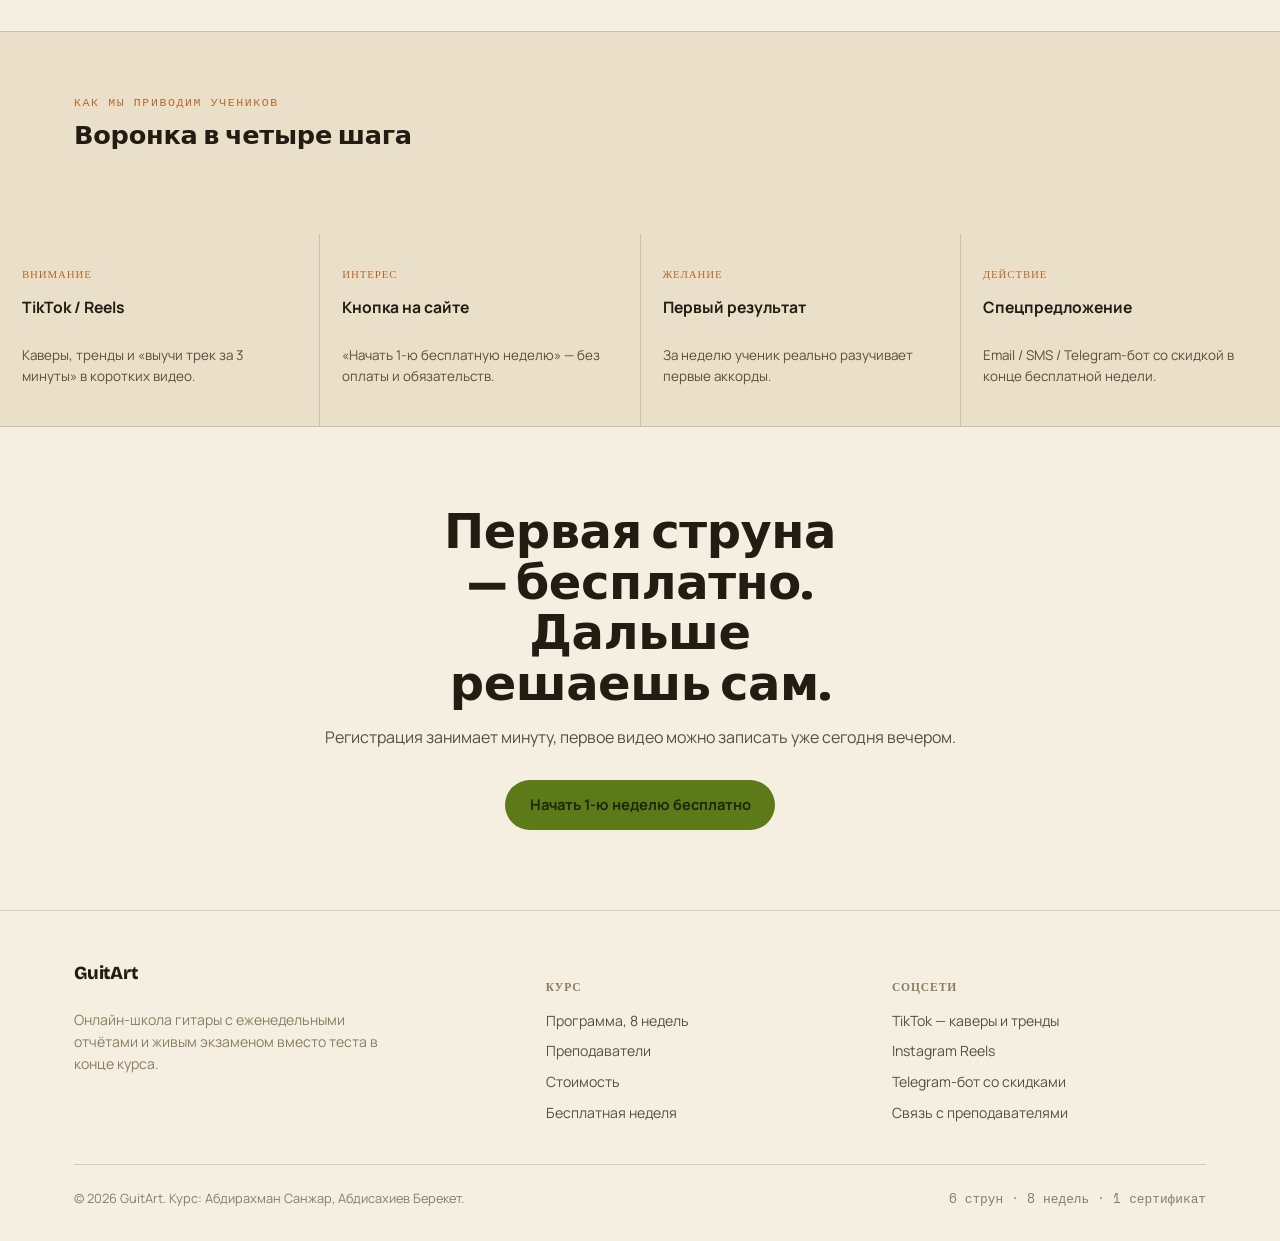
==== commit af8ea1b8: "Expand curriculum with real lessons/quizzes, restructure nav, add contacts Each week now has 3 real " ====
--- a/site/index.html
+++ b/site/index.html
@@ -361,6 +361,7 @@
           <a href="#">TikTok — каверы и тренды</a>
           <a href="#">Instagram Reels</a>
           <a href="#">Telegram-бот со скидками</a>
+          <a href="contact.html">Связь с преподавателями</a>
         </div>
       </div>
     </div>
--- a/site/style.css
+++ b/site/style.css
@@ -173,10 +173,50 @@
   align-items:center;
   gap:8px;
 }
-.nav-burger{display:none}
-@media (max-width:860px){
+.nav-burger{
+  display:none;
+  align-items:center;
+  justify-content:center;
+  width:40px;height:40px;
+  border-radius:10px;
+  border:1px solid var(--line-strong);
+  background:transparent;
+  color:var(--ink);
+  font-size:1.15rem;
+  line-height:1;
+  cursor:pointer;
+  flex:none;
+}
+.nav-mobile{
+  display:none;
+  flex-direction:column;
+  border-bottom:1px solid var(--line);
+}
+.nav-mobile.is-open{display:flex}
+.nav-mobile a,
+.nav-mobile button{
+  display:block;
+  width:100%;
+  text-align:left;
+  padding:14px 24px;
+  text-decoration:none;
+  color:var(--ink-dim);
+  border-top:1px solid var(--line);
+  border-left:none;border-right:none;border-bottom:none;
+  background:transparent;
+  font-family:'Manrope';
+  font-size:.94rem;
+  cursor:pointer;
+}
+.nav-mobile a:hover,
+.nav-mobile button:hover{color:var(--ink)}
+@media (max-width:1040px){
   .nav-links{display:none}
+  .nav-actions{display:none}
   .nav-burger{display:inline-flex}
+}
+@media (min-width:1041px){
+  .nav-mobile{display:none !important}
 }
 
 /* ---------- buttons ---------- */
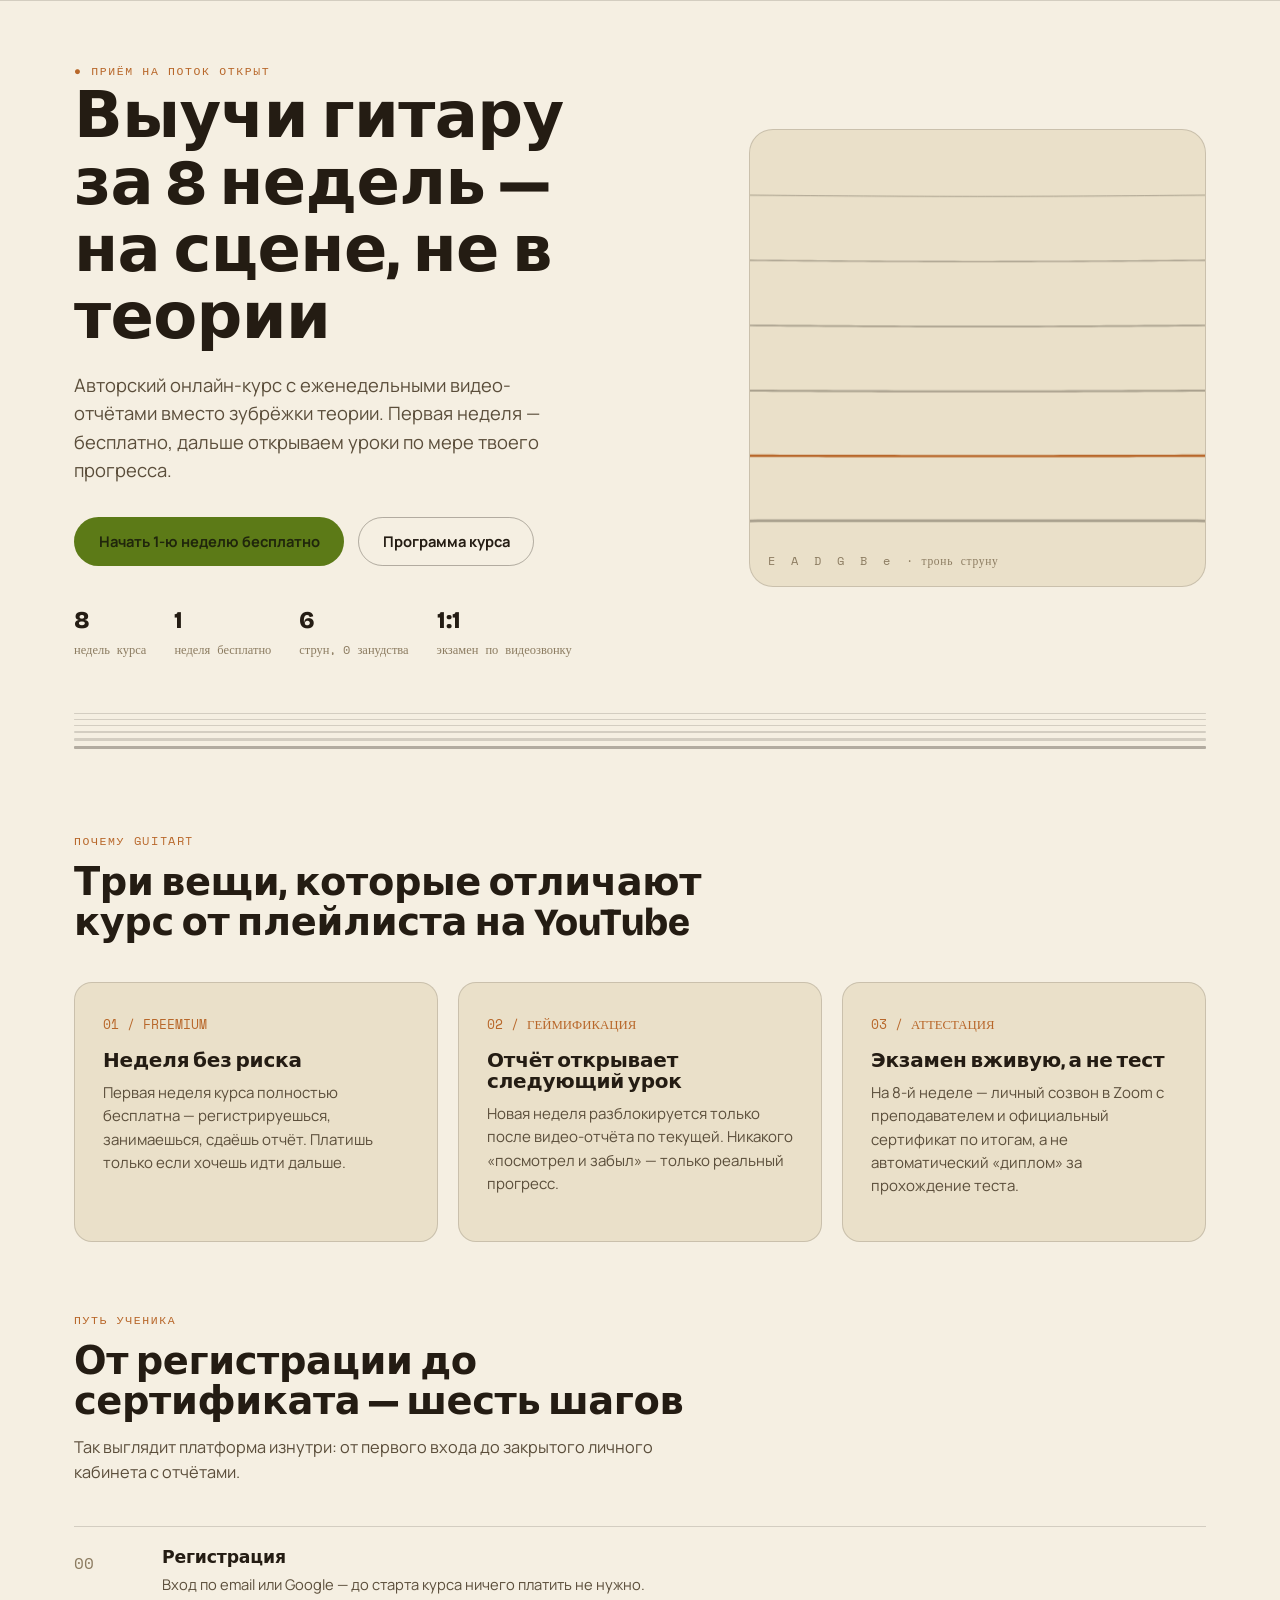
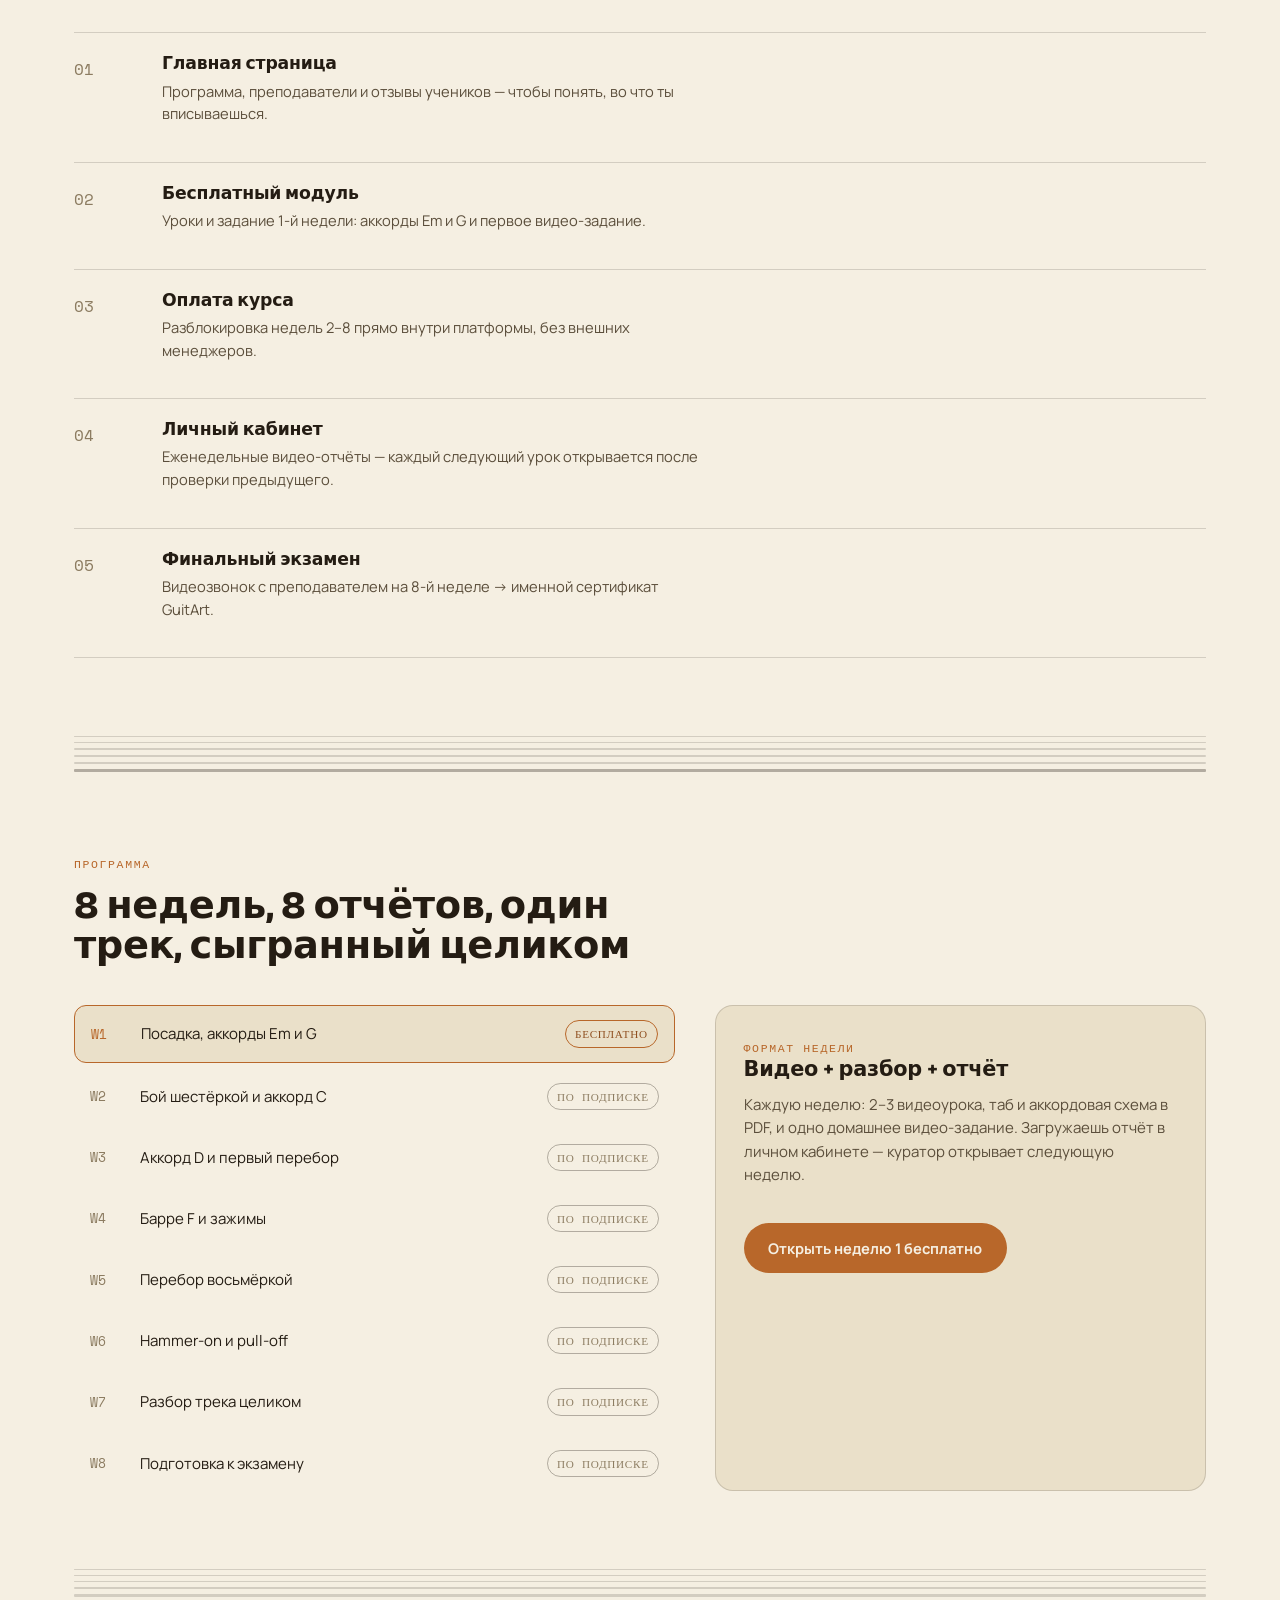
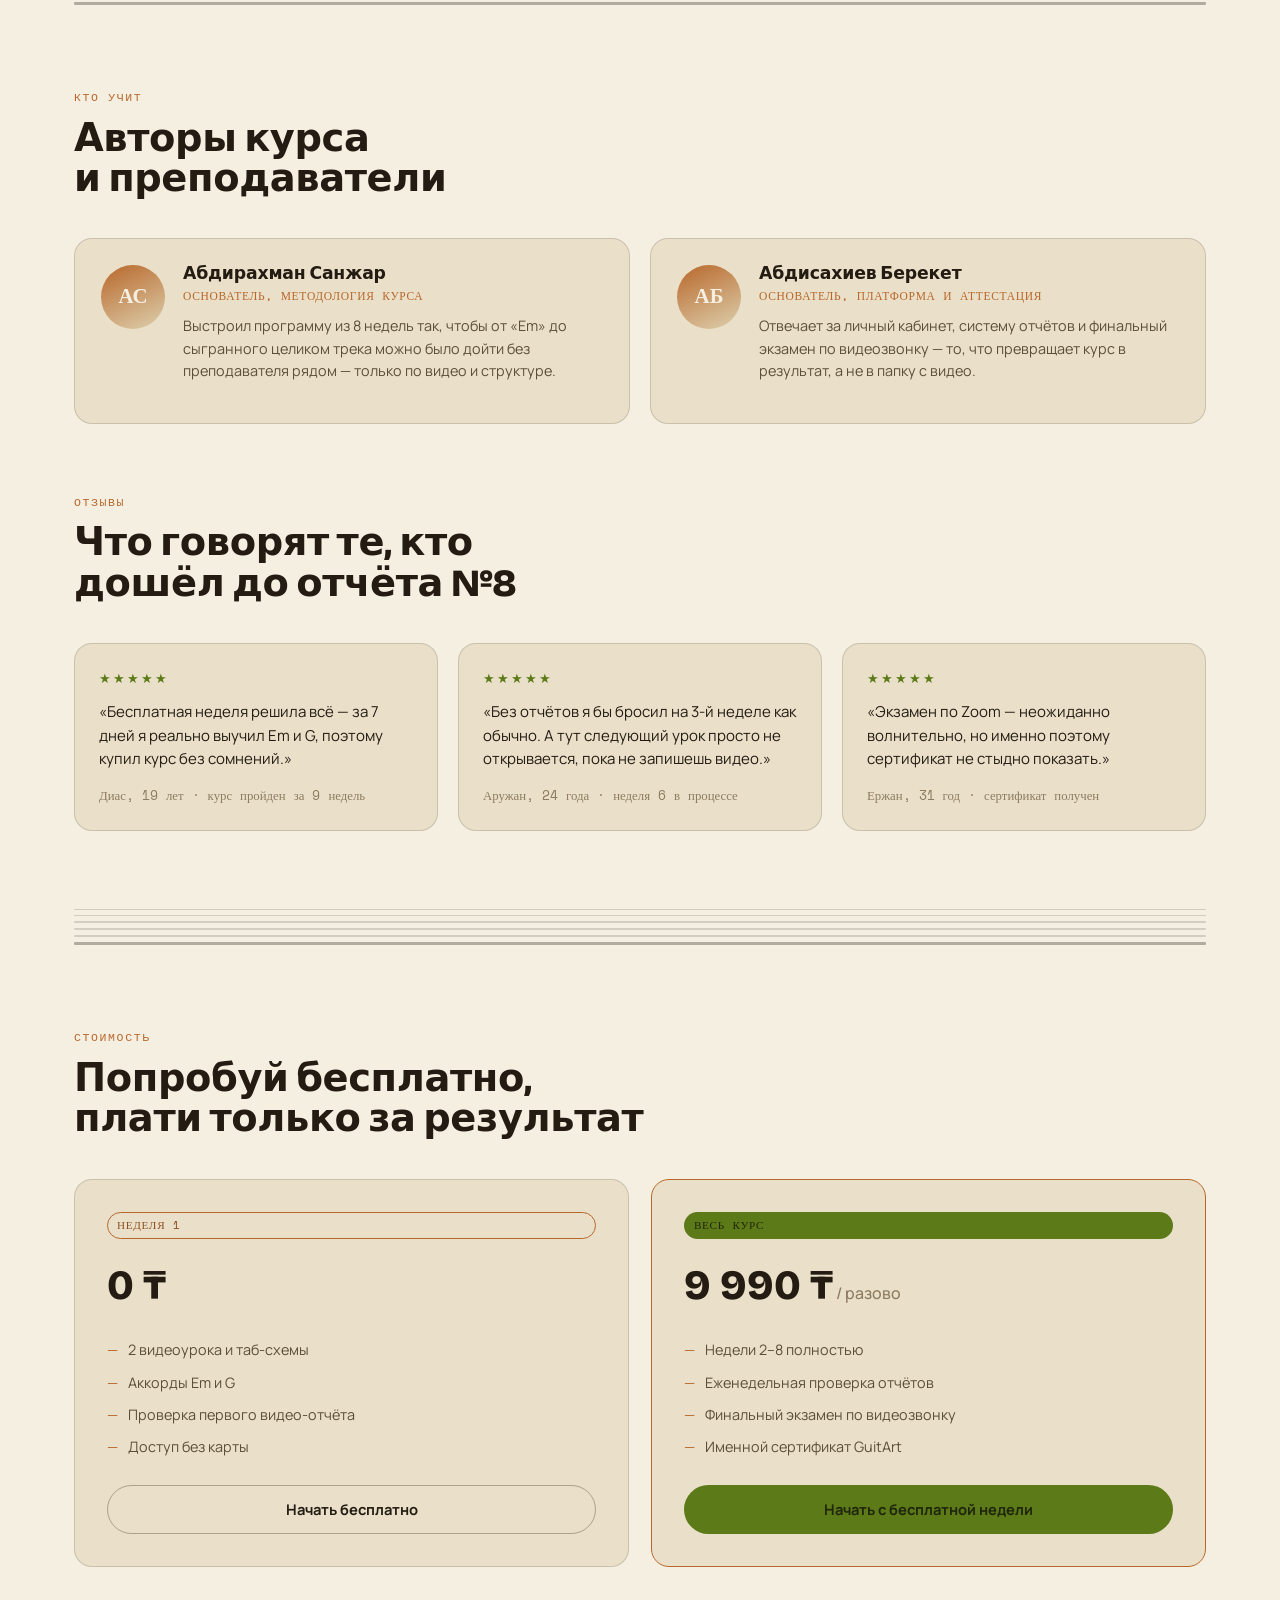
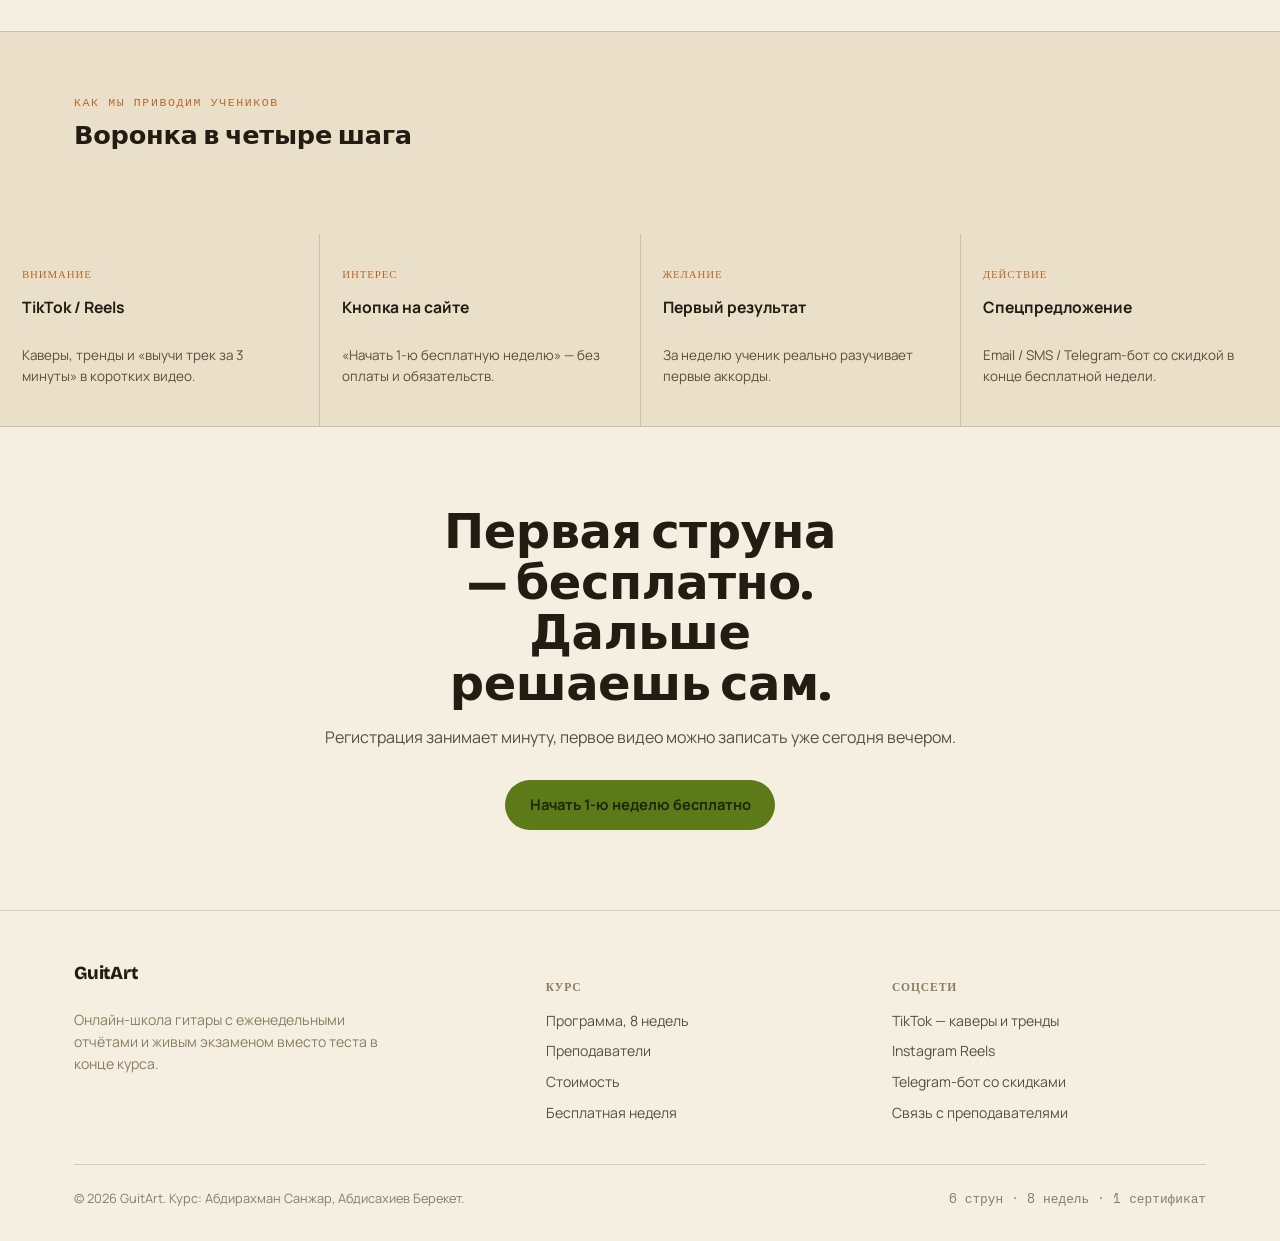
==== commit 0a26f758: "Video-upload reports, real logo/favicon, working Google sign-in path - Reports: replaced the pasted-" ====
--- a/site/index.html
+++ b/site/index.html
@@ -8,6 +8,7 @@
 <link rel="preconnect" href="https://fonts.gstatic.com" crossorigin>
 <link href="https://fonts.googleapis.com/css2?family=Bricolage+Grotesque:opsz,wght@12..96,400..800&family=Manrope:wght@400;500;700;800&family=Space+Mono:wght@400;700&display=swap" rel="stylesheet">
 <link rel="stylesheet" href="style.css">
+<link rel="icon" type="image/svg+xml" href="favicon.svg">
 <style>
   /* ---- page-specific layout: landing ---- */
   .hero{padding:56px 0 40px;display:grid;grid-template-columns:1.15fr .85fr;gap:56px;align-items:center}
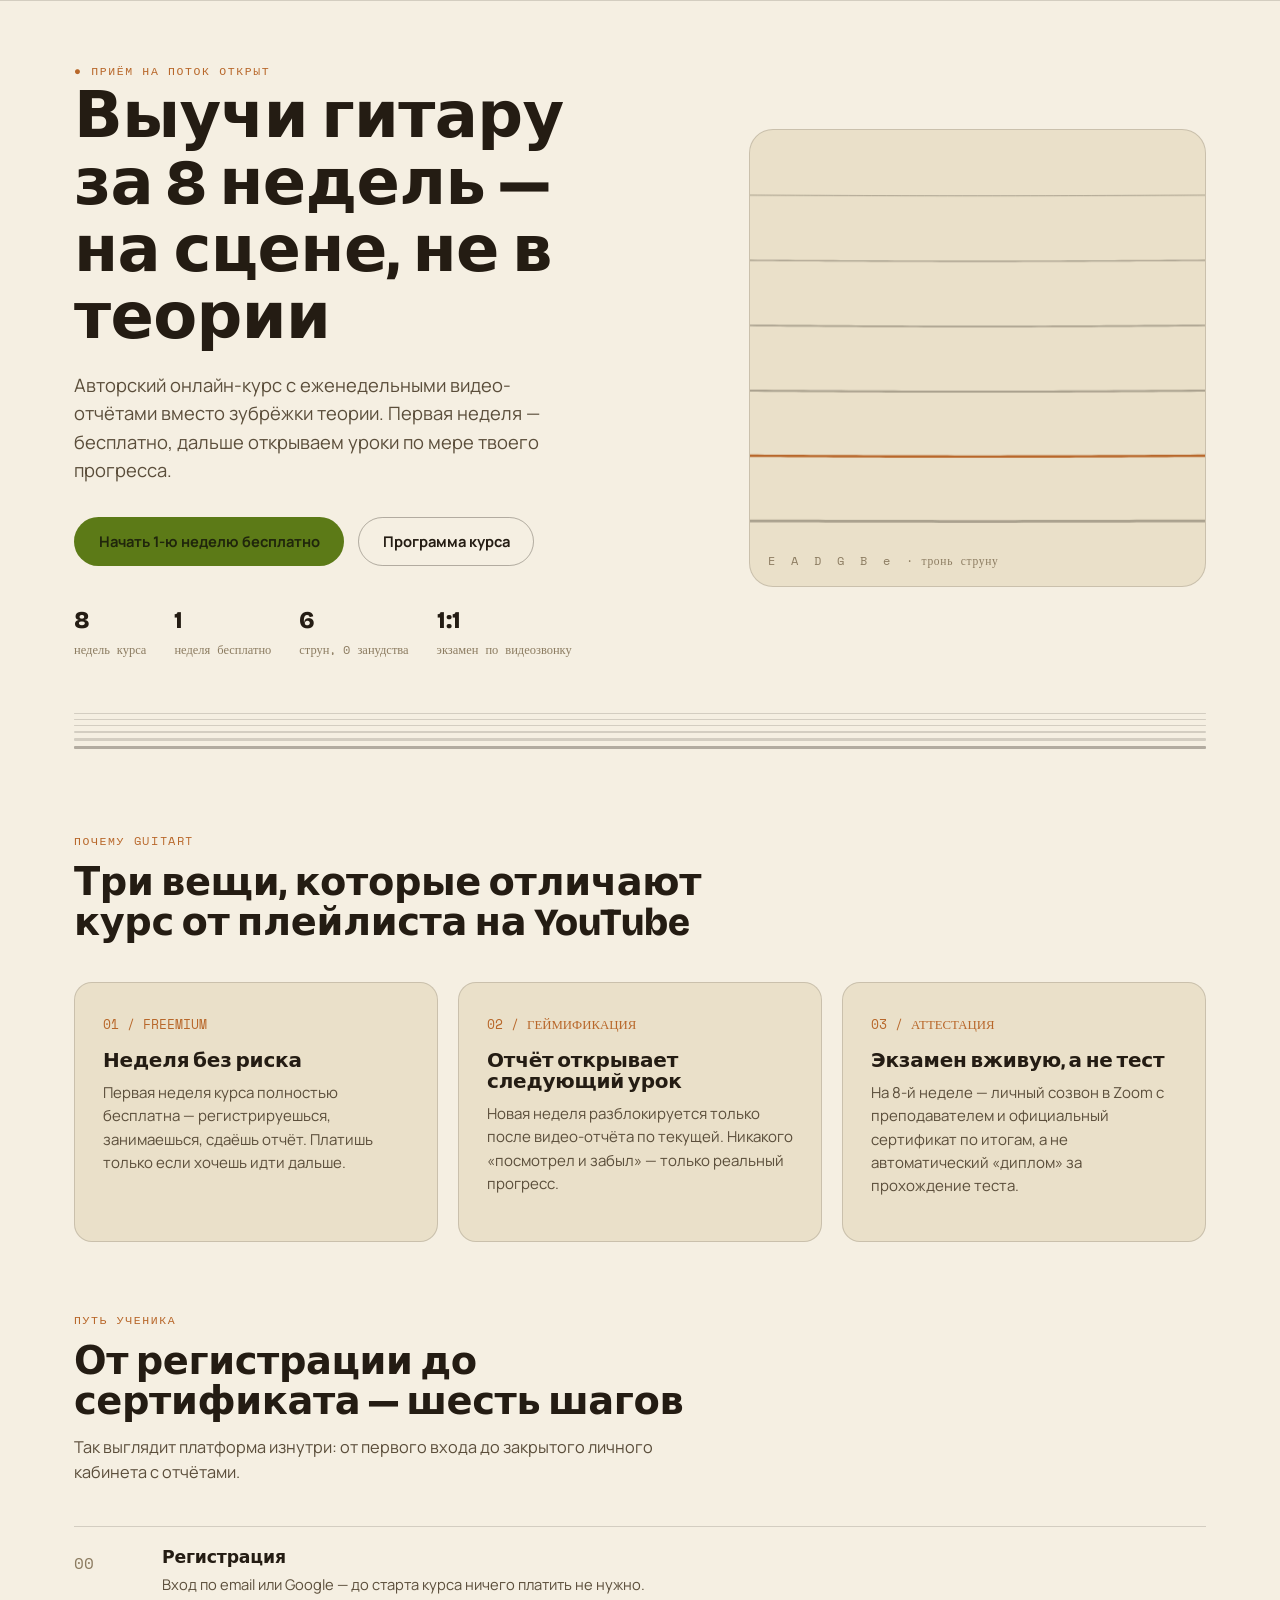
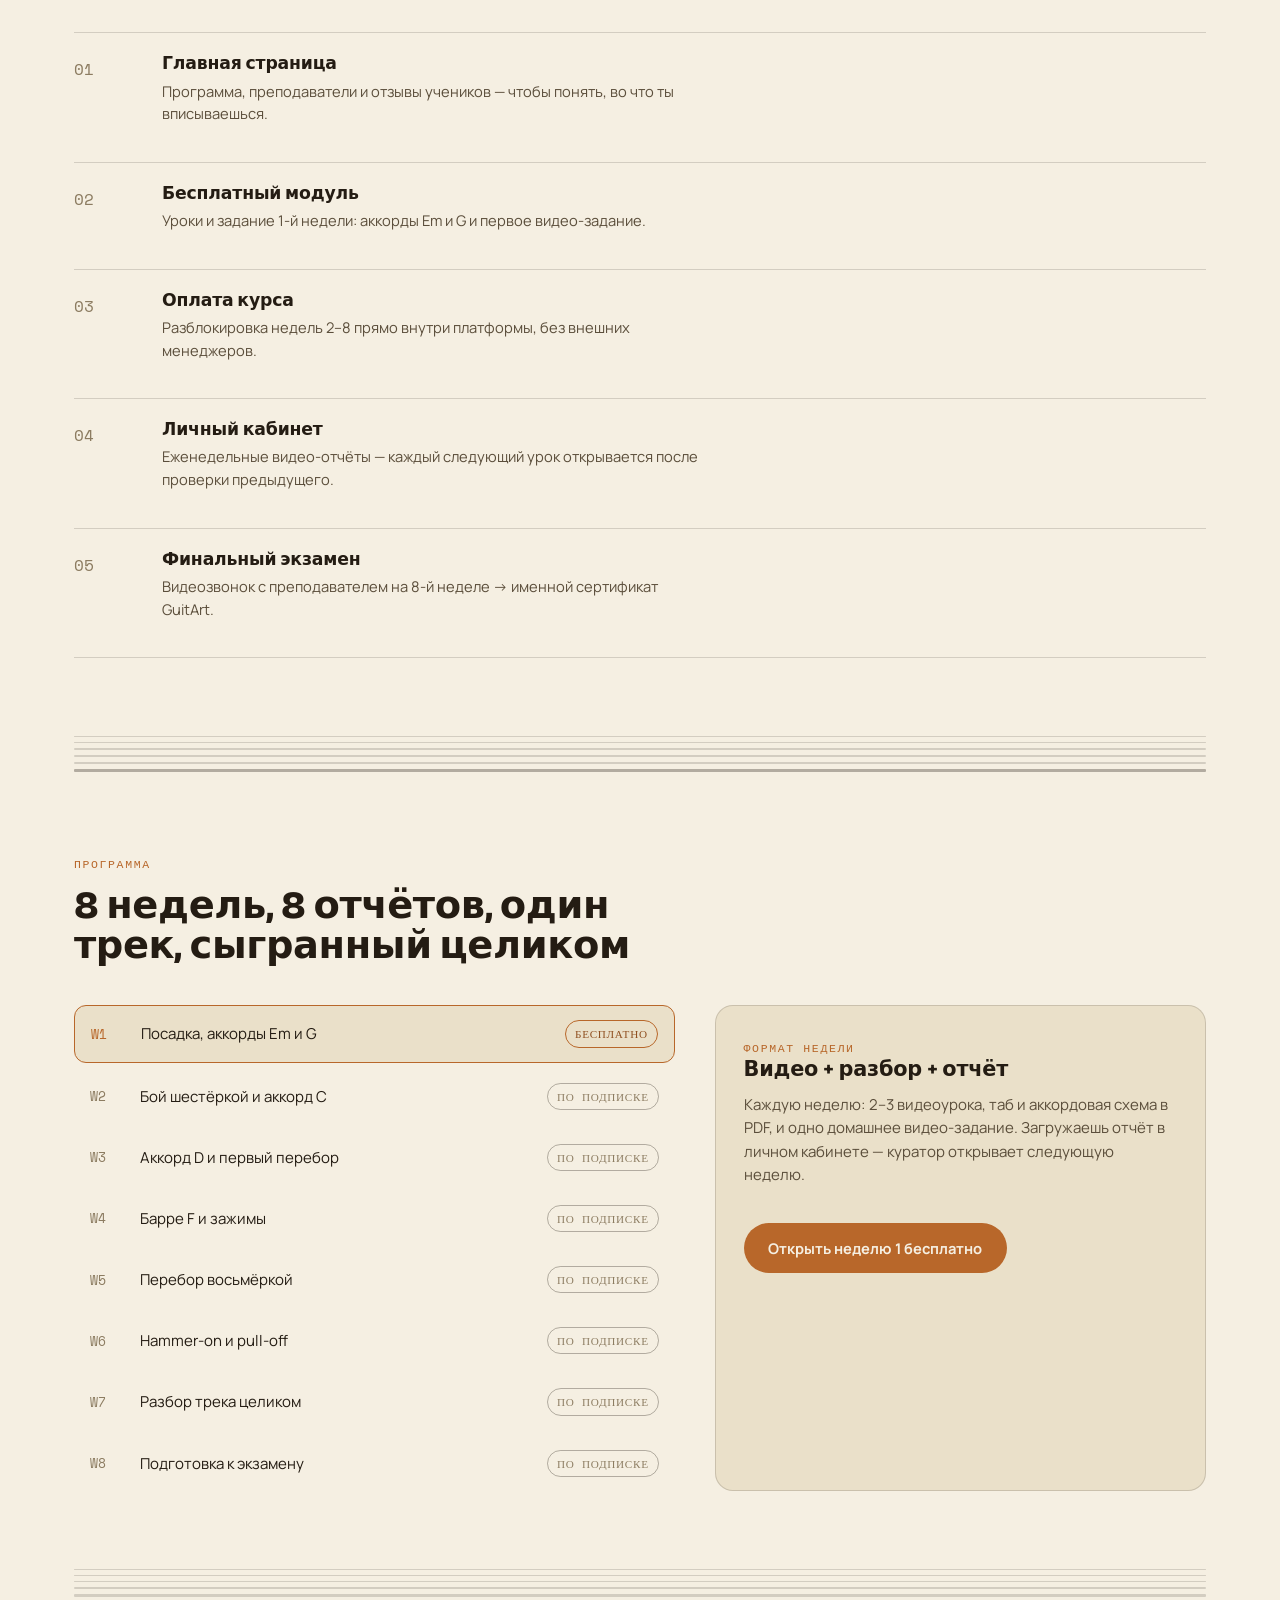
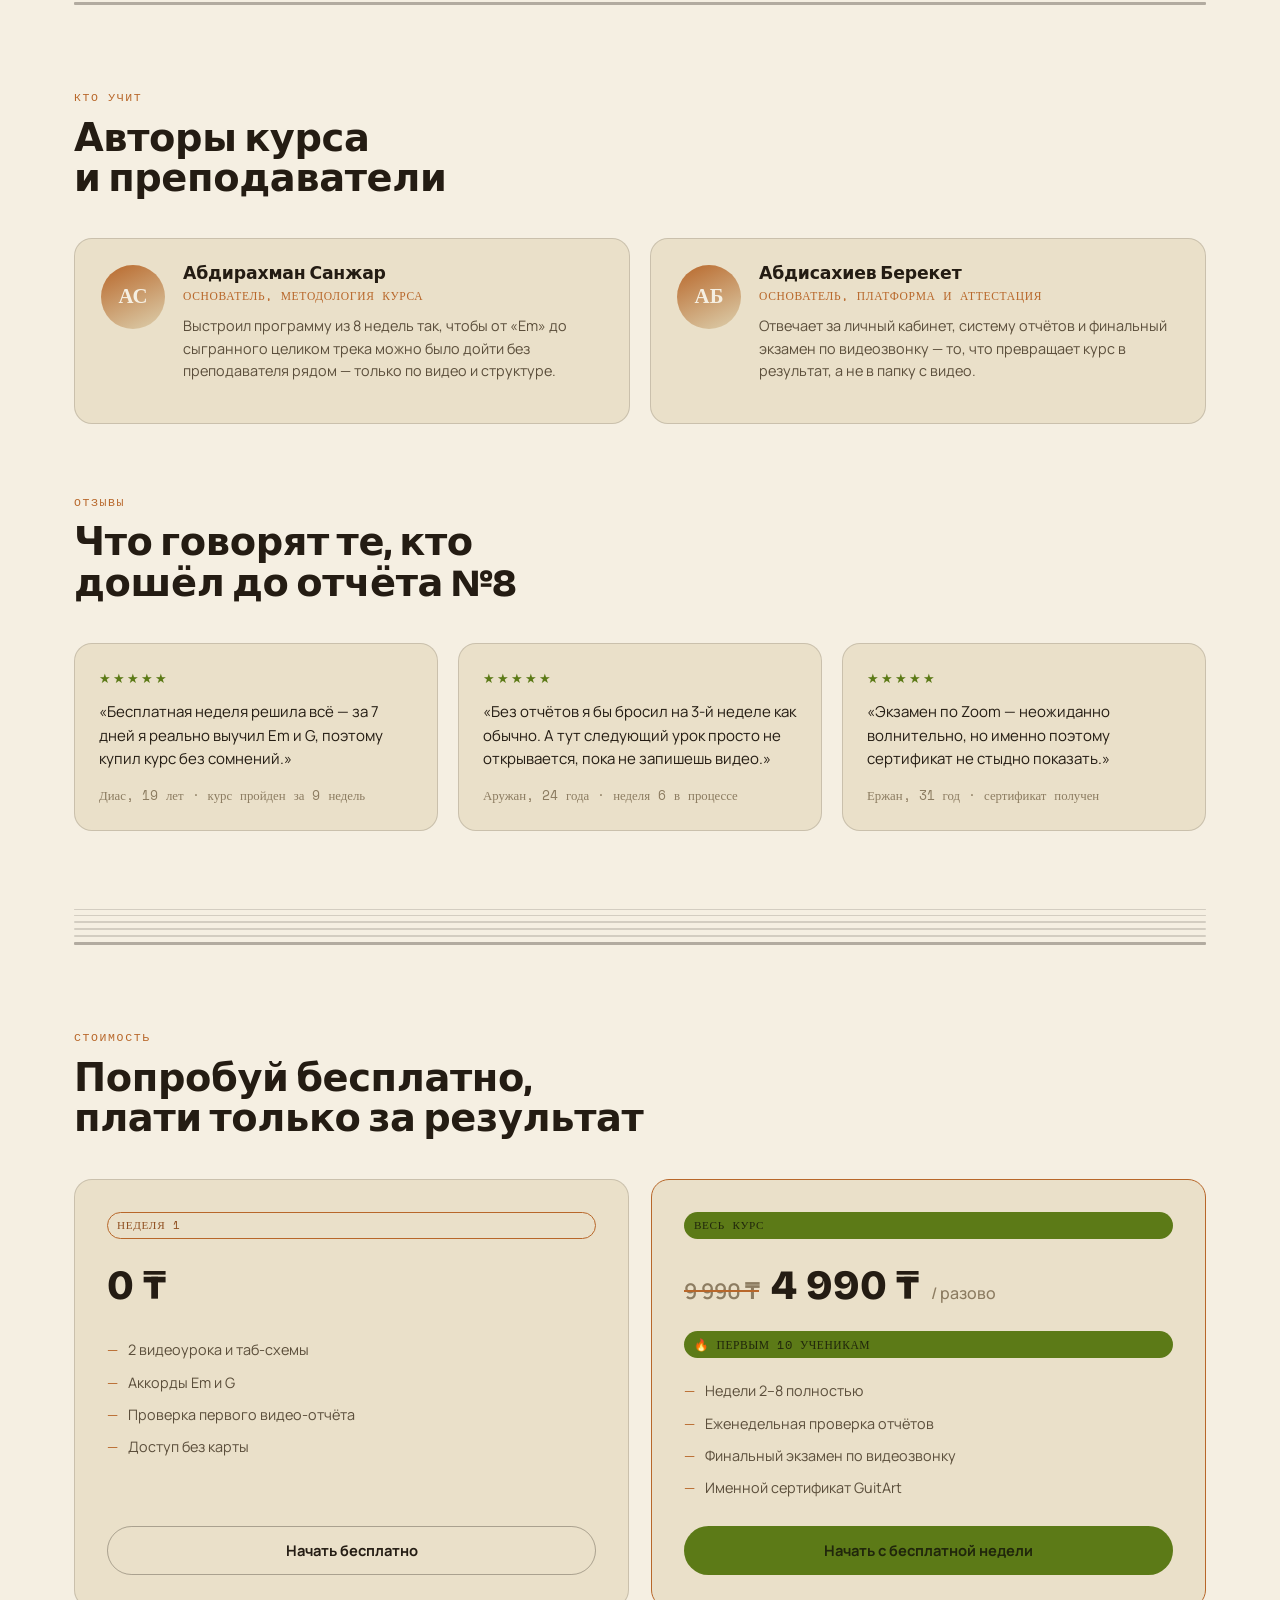
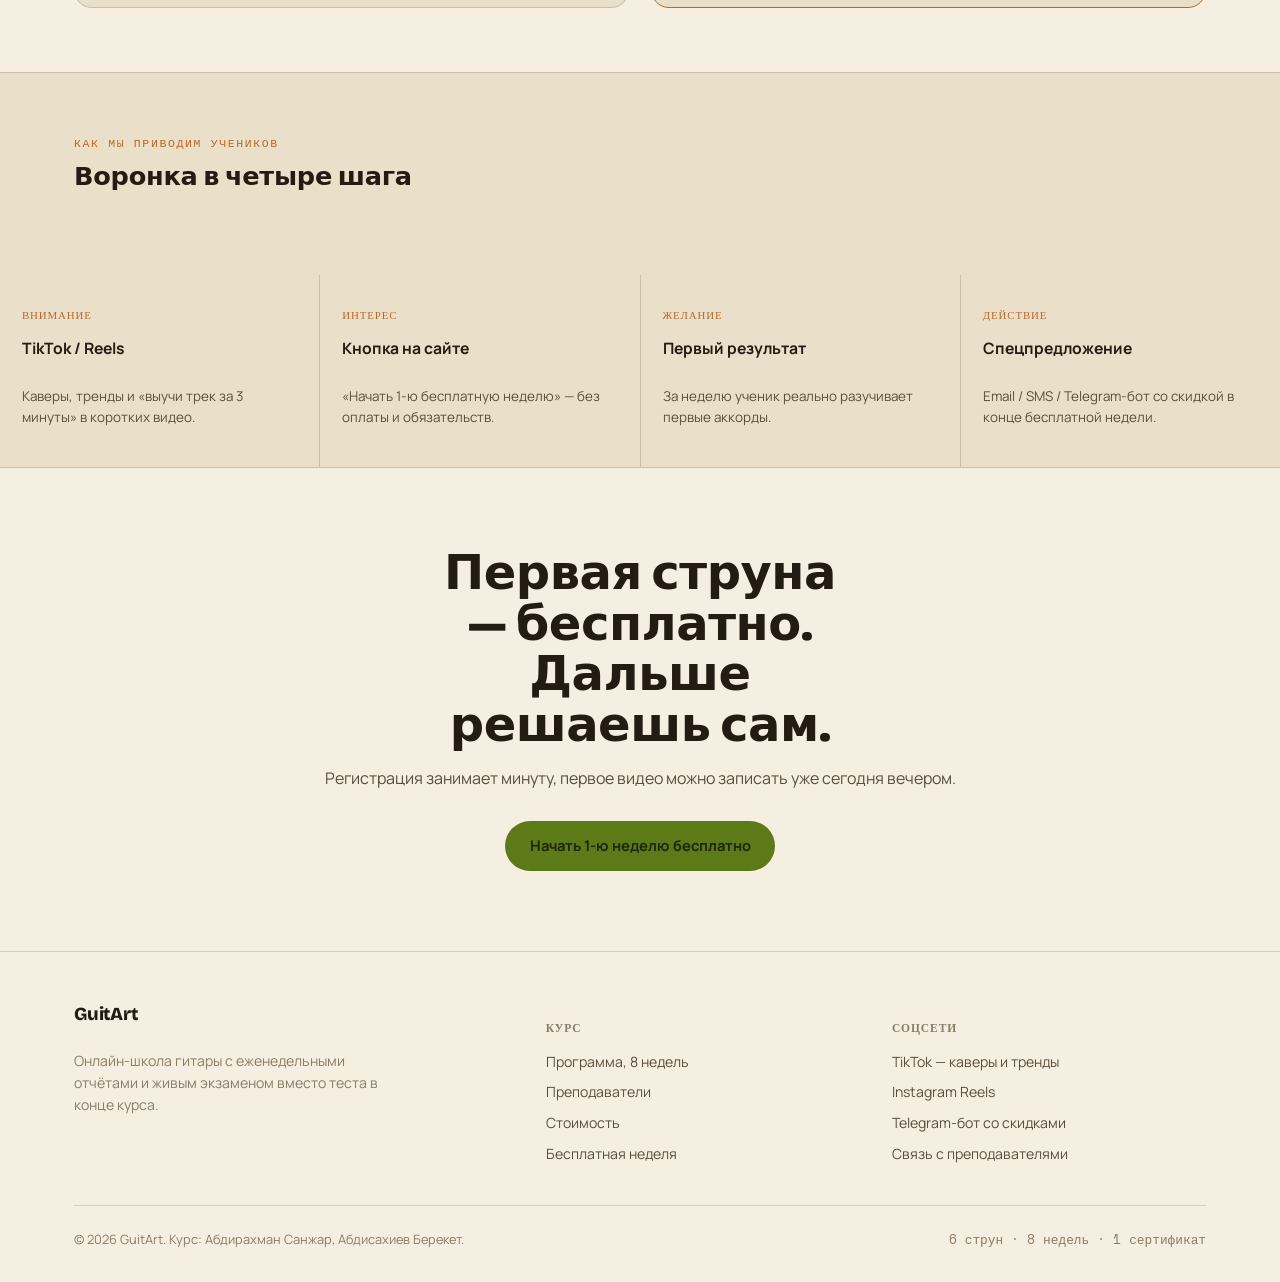
==== commit fb88afff: "Launch-promo pricing: strike 9 990, first 10 students at 4 990 Landing pricing card and the payment " ====
--- a/site/index.html
+++ b/site/index.html
@@ -73,8 +73,10 @@
   @media (max-width:760px){ .pricing-grid{grid-template-columns:1fr} }
   .price-card{padding:32px;display:flex;flex-direction:column}
   .price-card.is-main{border-color:var(--copper);position:relative}
-  .price-card .amount{font-family:'Bricolage Grotesque';font-weight:800;font-size:2.6rem;margin-top:14px}
+  .price-card .amount{font-family:'Bricolage Grotesque';font-weight:800;font-size:2.6rem;margin-top:14px;display:flex;align-items:baseline;gap:12px;flex-wrap:wrap}
   .price-card .amount span{font-size:1rem;color:var(--ink-faint);font-weight:500;font-family:'Manrope'}
+  .price-card .amount .old-price{font-size:1.35rem;font-weight:600;color:var(--ink-faint);text-decoration:line-through;text-decoration-color:var(--copper)}
+  .promo-pill{display:inline-flex;align-items:center;gap:6px;margin-top:14px;padding:.4em .9em;border-radius:999px;background:var(--pedal);color:var(--pedal-ink);font-family:'Space Mono';font-size:.72rem;text-transform:uppercase;letter-spacing:.05em}
   .price-card ul{list-style:none;padding:0;margin:22px 0 26px;display:flex;flex-direction:column;gap:10px}
   .price-card li{font-size:.9rem;color:var(--ink-dim);display:flex;gap:10px}
   .price-card li:before{content:"—";color:var(--copper)}
@@ -303,7 +305,8 @@
         </div>
         <div class="card price-card is-main">
           <span class="pill pill-done">Весь курс</span>
-          <div class="amount">9&nbsp;990&nbsp;₸<span> / разово</span></div>
+          <div class="amount"><span class="old-price">9&nbsp;990&nbsp;₸</span>4&nbsp;990&nbsp;₸<span> / разово</span></div>
+          <span class="promo-pill">🔥 Первым 10 ученикам</span>
           <ul>
             <li>Недели 2–8 полностью</li>
             <li>Еженедельная проверка отчётов</li>
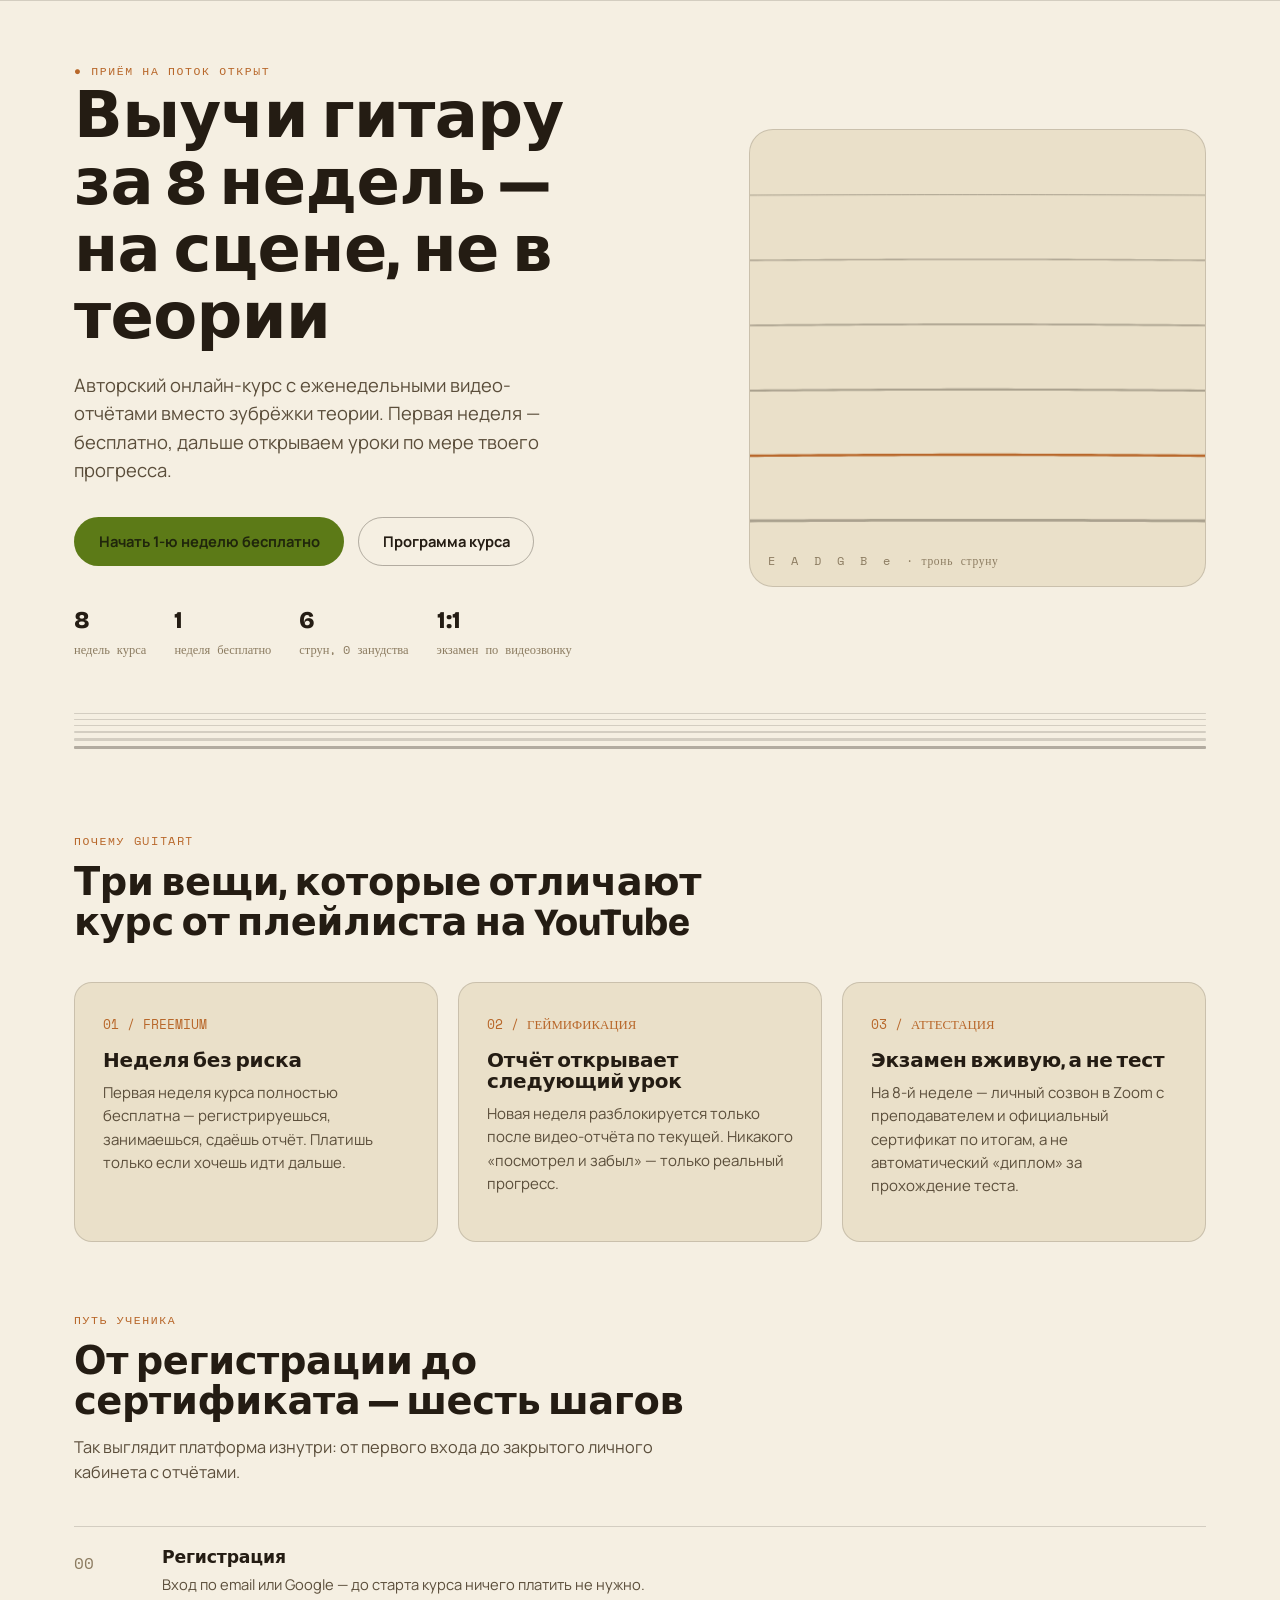
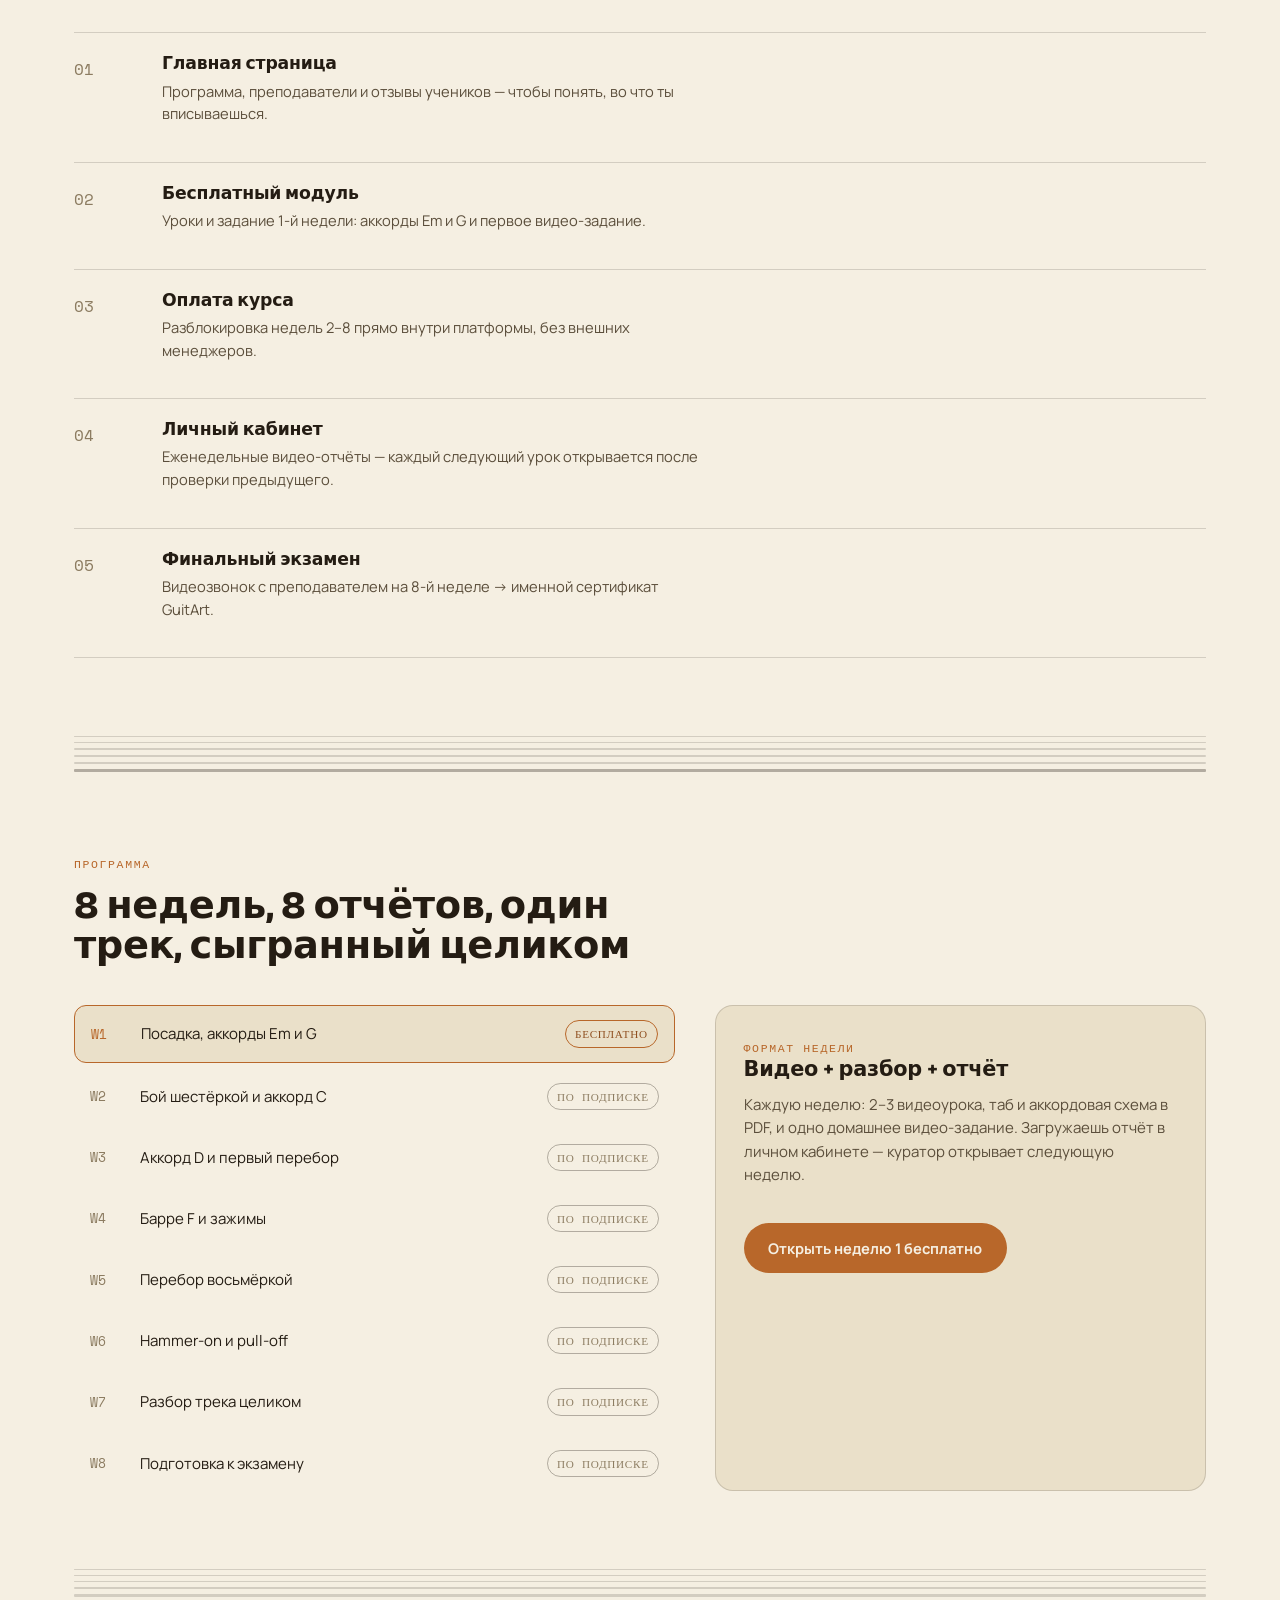
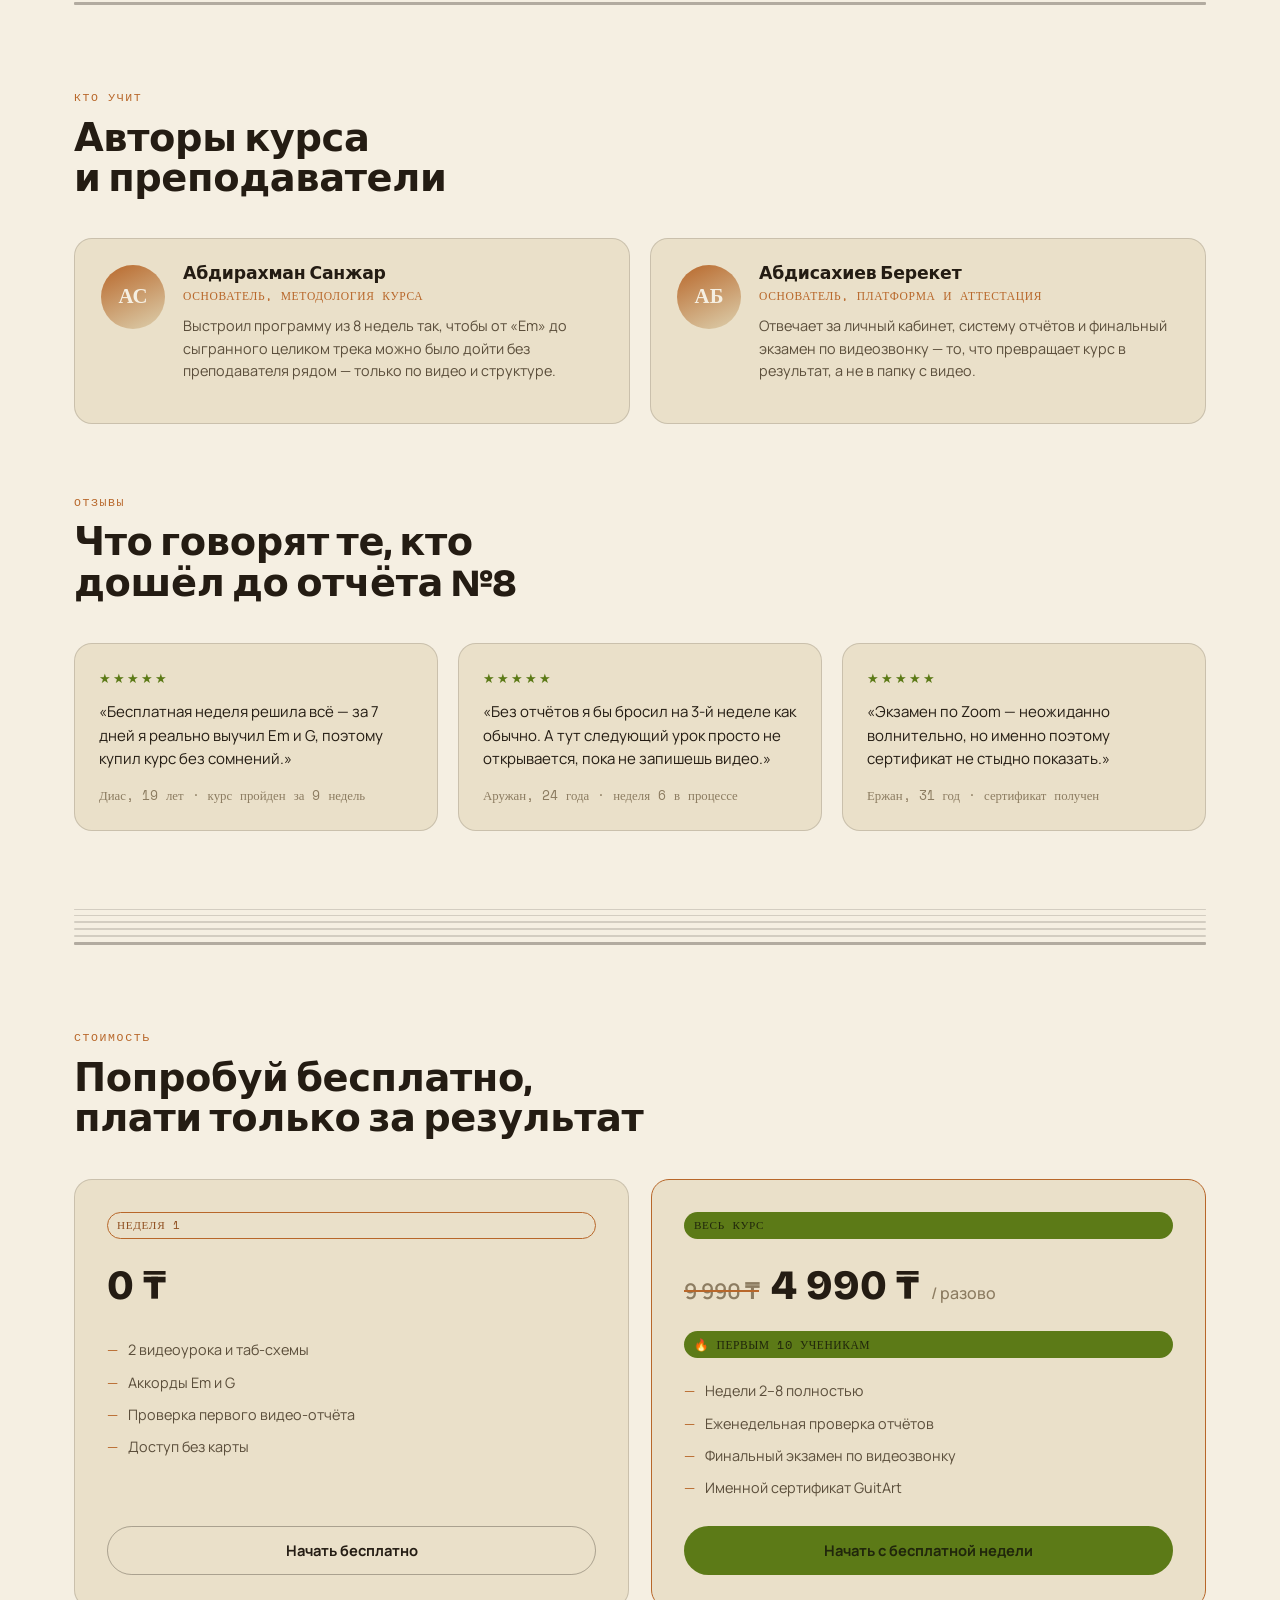
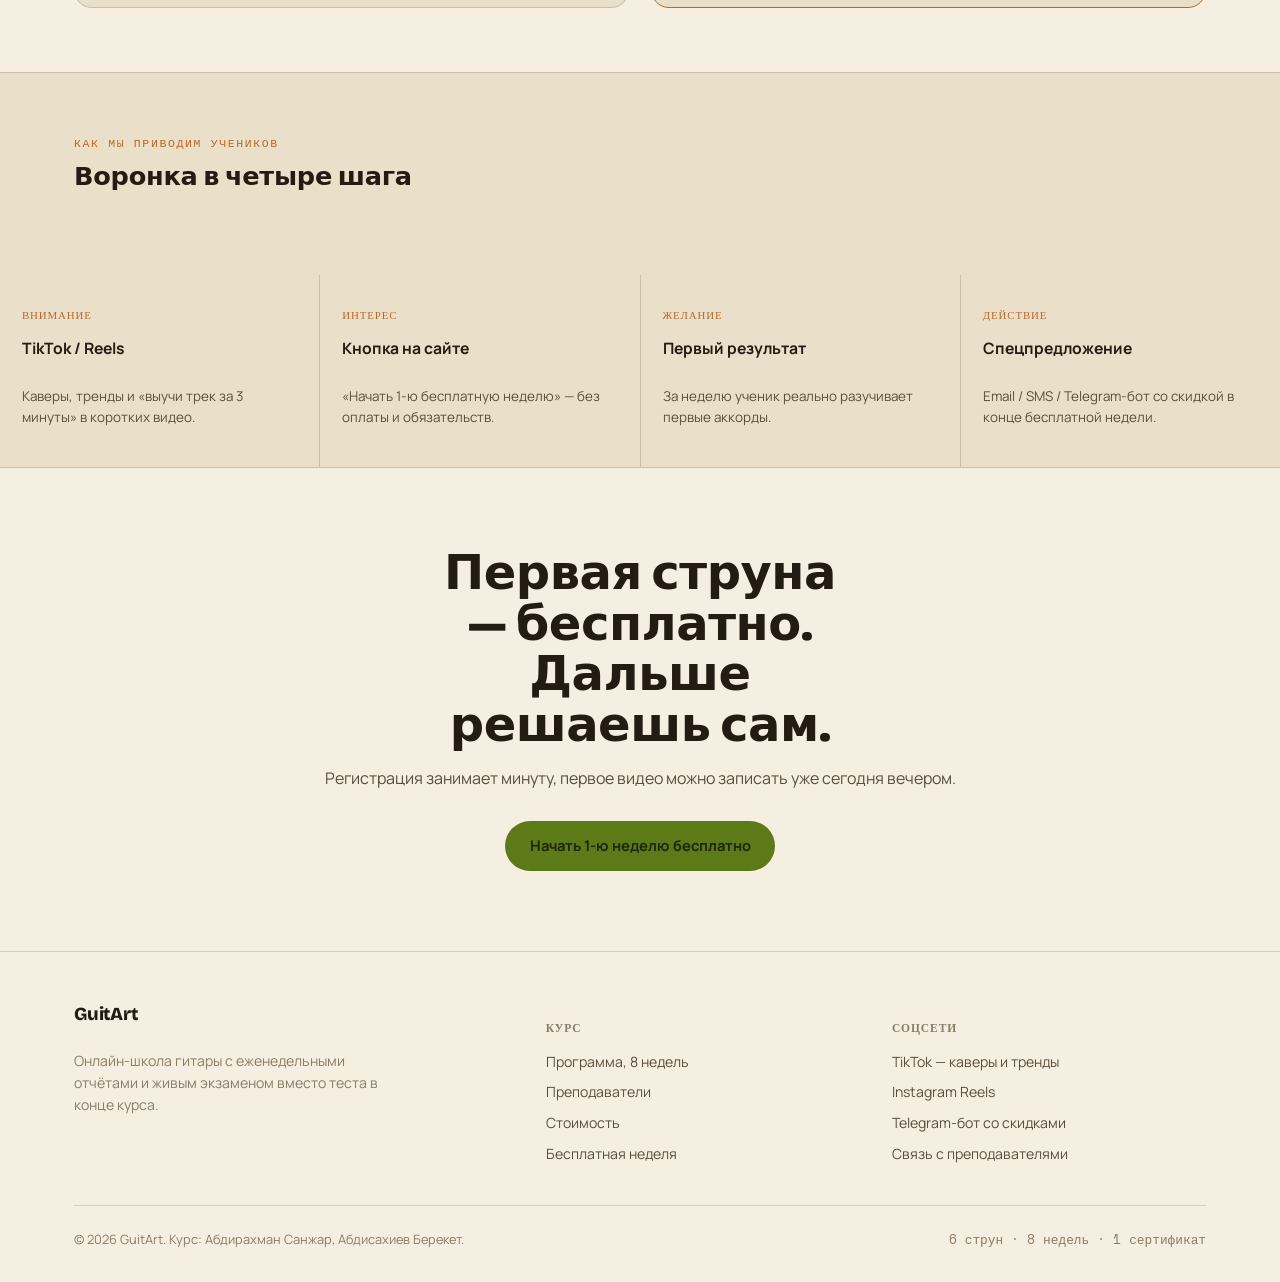
==== commit 319f0448: "Add a manual light/dark theme toggle The site always shipped both a light ("в студии") and dark ("на" ====
--- a/site/index.html
+++ b/site/index.html
@@ -3,6 +3,7 @@
 <head>
 <meta charset="UTF-8">
 <meta name="viewport" content="width=device-width, initial-scale=1.0">
+<script>(function(){try{var t=localStorage.getItem('guitart-theme');if(t==='light'||t==='dark')document.documentElement.setAttribute('data-theme',t);}catch(e){}})();</script>
 <title>GuitArt — онлайн-школа гитары</title>
 <link rel="preconnect" href="https://fonts.googleapis.com">
 <link rel="preconnect" href="https://fonts.gstatic.com" crossorigin>
--- a/site/style.css
+++ b/site/style.css
@@ -173,6 +173,21 @@
   align-items:center;
   gap:8px;
 }
+.theme-toggle{
+  display:inline-flex;
+  align-items:center;
+  justify-content:center;
+  width:38px;height:38px;
+  border-radius:10px;
+  border:1px solid var(--line-strong);
+  background:transparent;
+  font-size:1.05rem;
+  line-height:1;
+  cursor:pointer;
+  flex:none;
+  transition:border-color .15s ease;
+}
+.theme-toggle:hover{border-color:var(--copper)}
 .nav-burger{
   display:none;
   align-items:center;
@@ -258,6 +273,39 @@
 .btn[disabled]{opacity:.4;cursor:not-allowed;pointer-events:none}
 .btn-sm{padding:.6em 1.1em;font-size:.82rem}
 
+/* ---------- styled file inputs ---------- */
+.file-picker{
+  display:inline-flex;
+  align-items:center;
+  gap:10px;
+  flex-wrap:wrap;
+  max-width:100%;
+}
+.file-picker .file-input{
+  position:absolute;
+  width:1px;height:1px;
+  padding:0;margin:-1px;
+  overflow:hidden;
+  clip:rect(0,0,0,0);
+  white-space:nowrap;
+  border:0;
+}
+.file-picker .file-input:focus-visible + .file-picker-btn{
+  outline:2px solid var(--focus);
+  outline-offset:3px;
+}
+.file-picker-btn{gap:.5em}
+.file-picker-btn::before{content:"📎"}
+.file-picker-name{
+  font-family:'Space Mono',monospace;
+  font-size:.76rem;
+  color:var(--ink-faint);
+  max-width:220px;
+  overflow:hidden;
+  text-overflow:ellipsis;
+  white-space:nowrap;
+}
+
 /* ---------- surfaces ---------- */
 .card{
   background:var(--stage-2);
